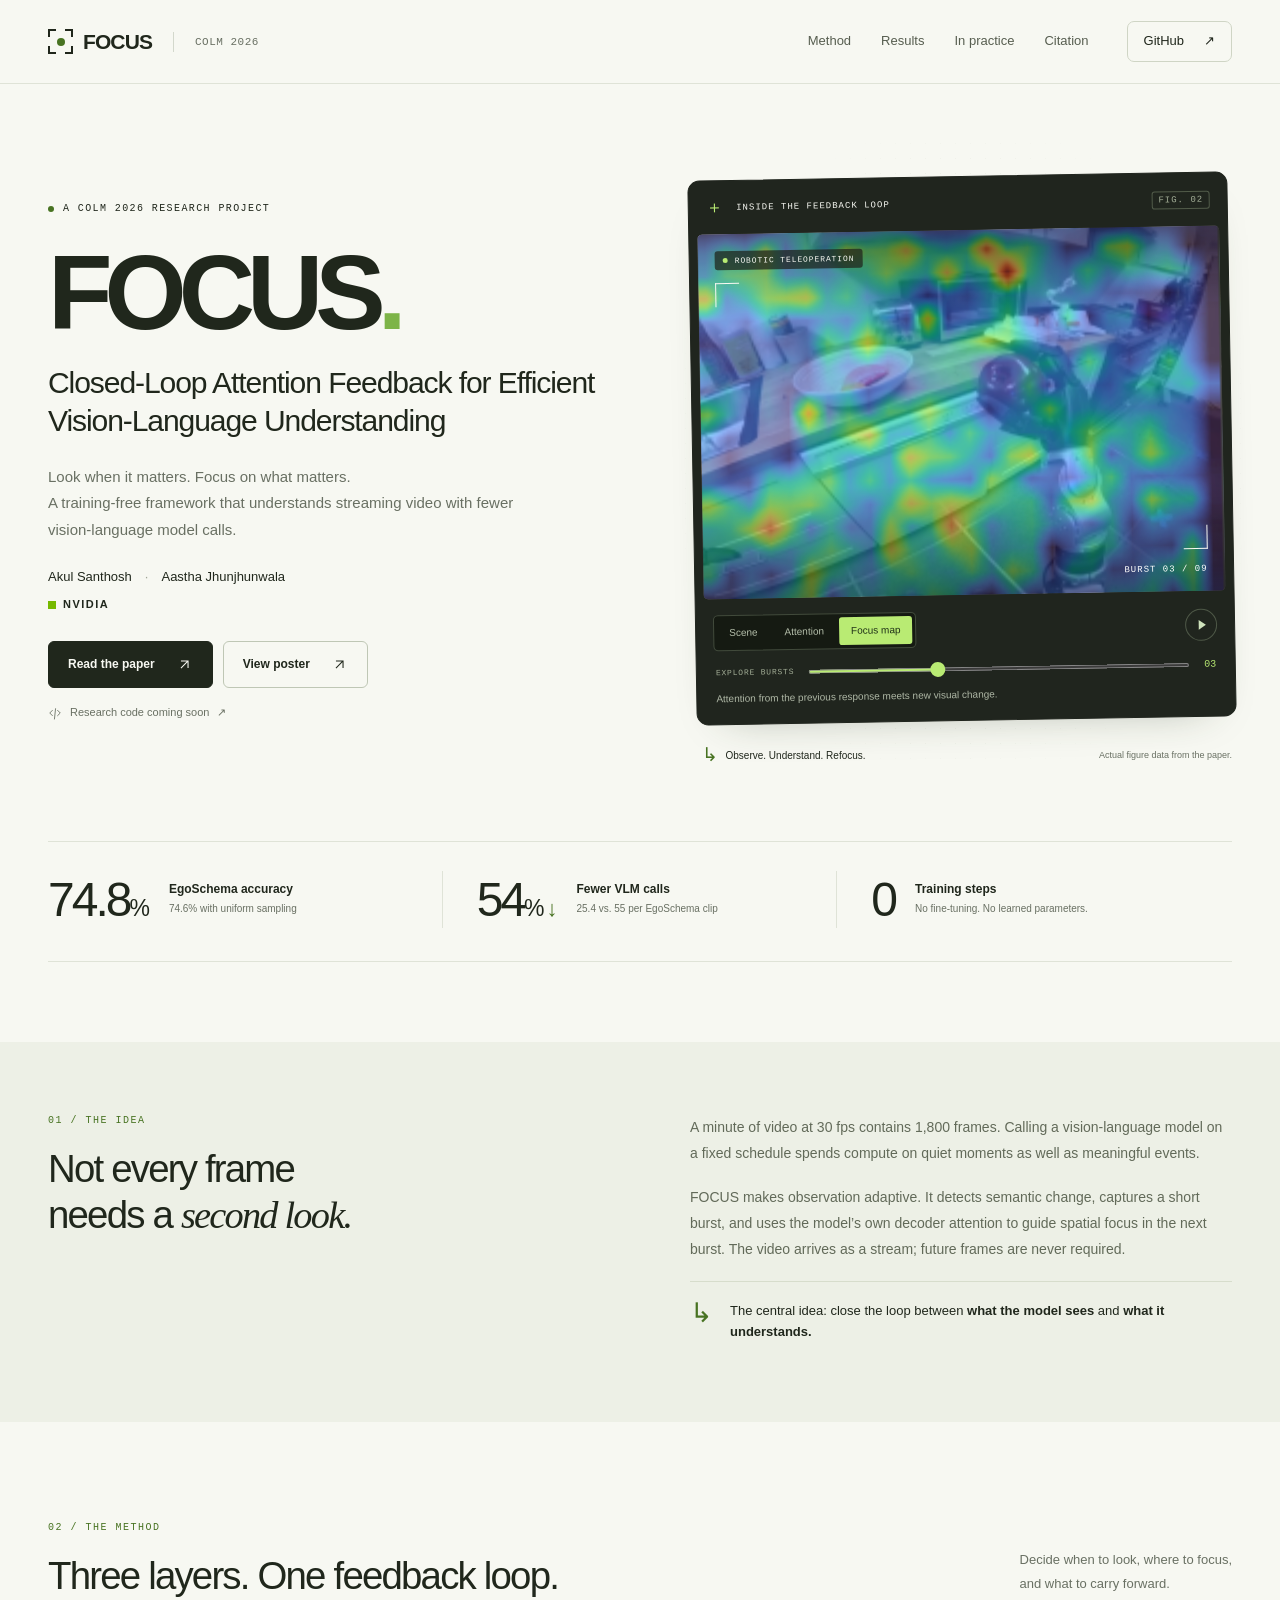
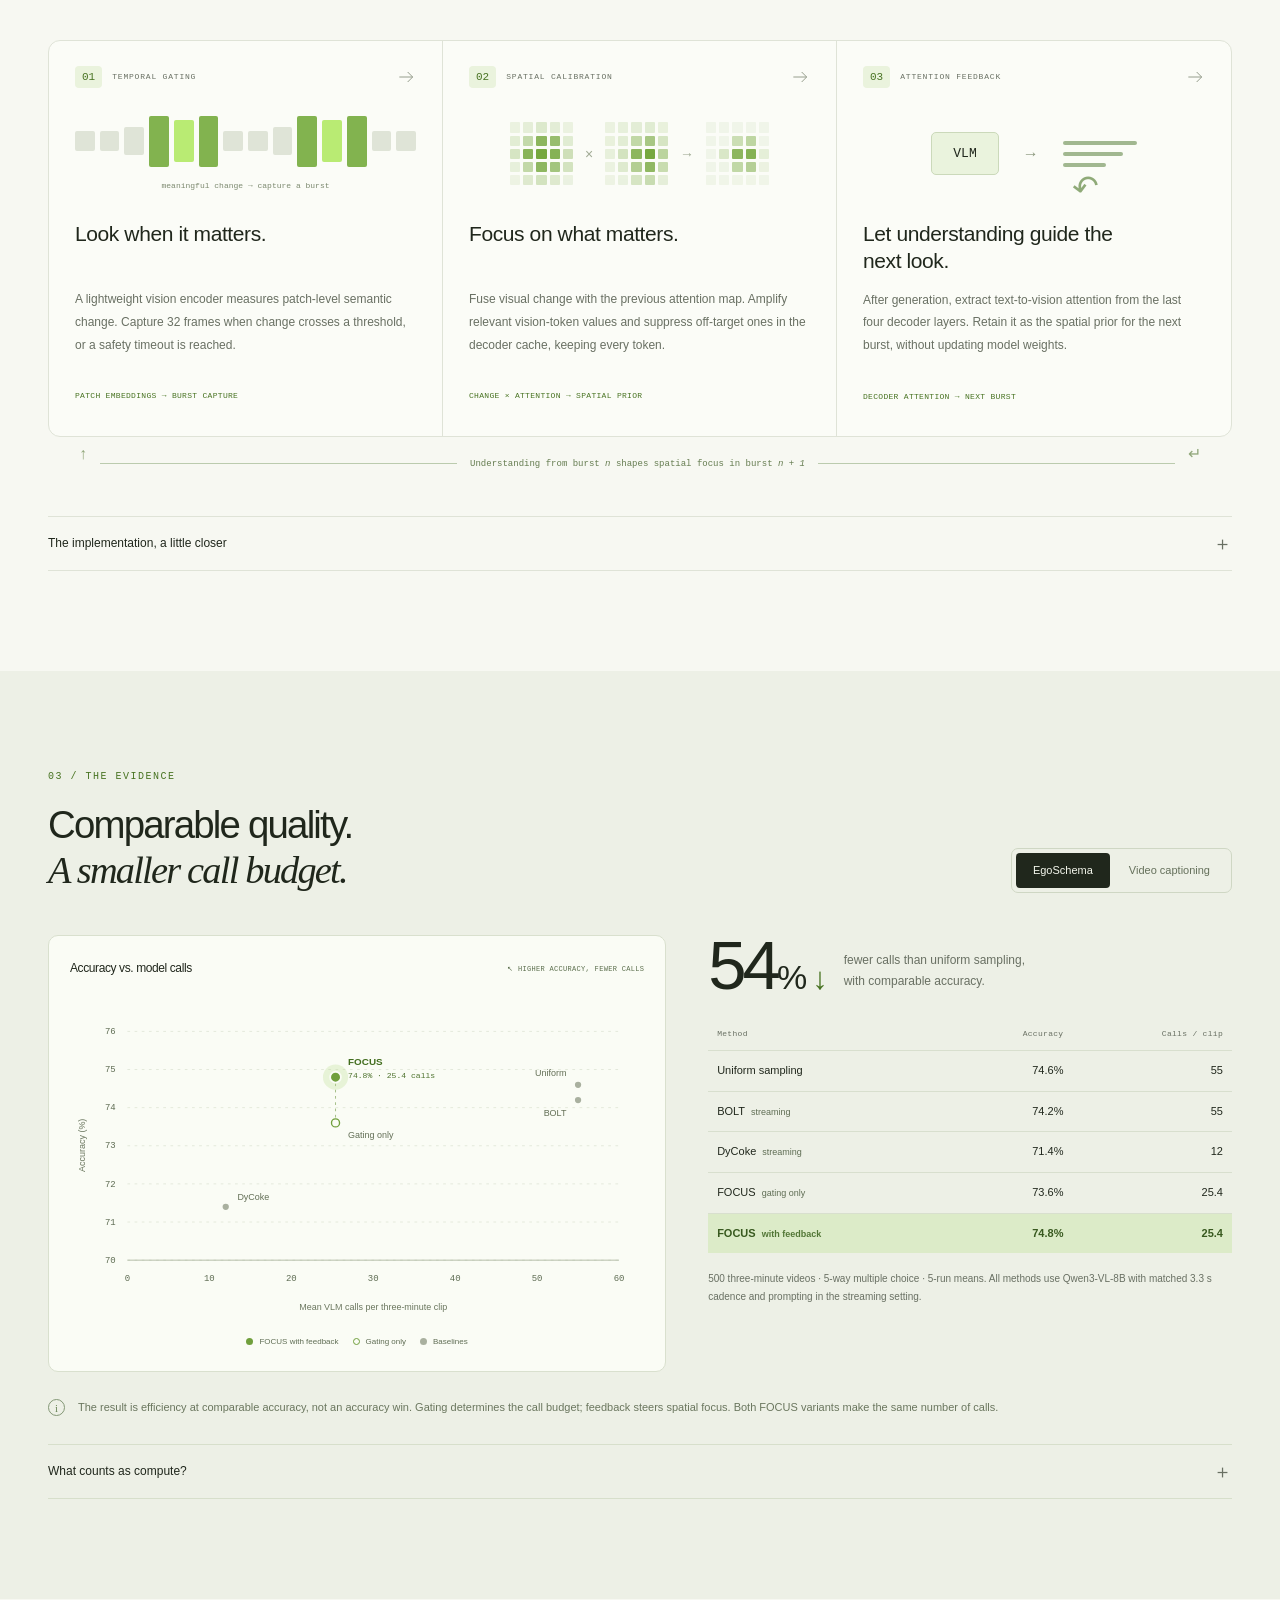
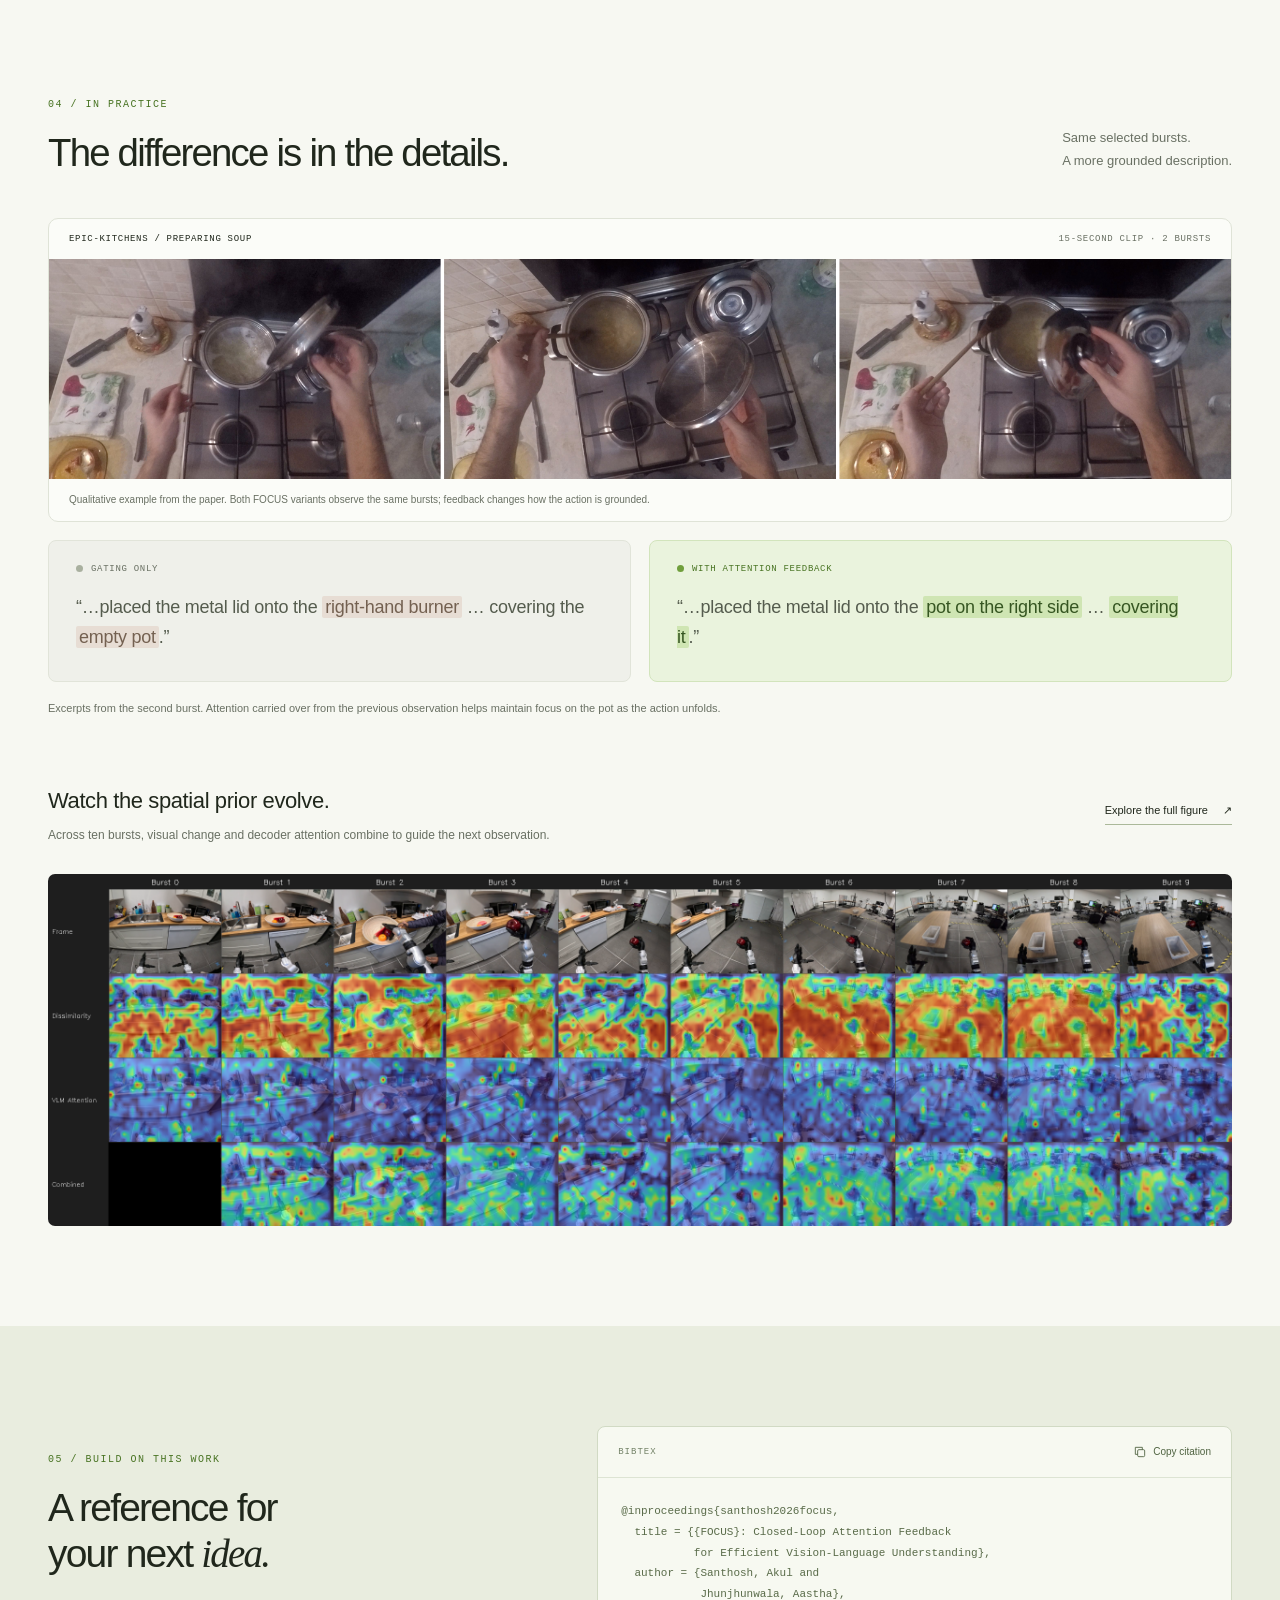
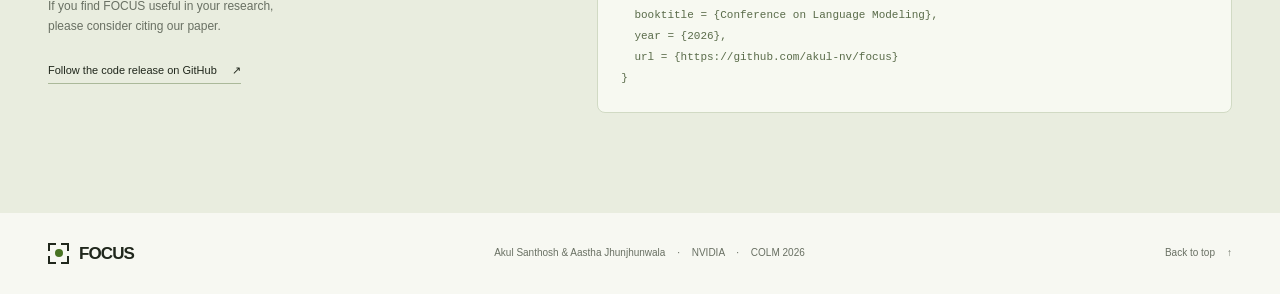
==== docs/index.html @ 2d4393be "Add FOCUS research project website" ====
<!doctype html>
<html lang="en">
<head>
  <meta charset="utf-8">
  <meta name="viewport" content="width=device-width, initial-scale=1">
  <meta name="theme-color" content="#f7f8f2">
  <meta name="description" content="FOCUS is a training-free framework that uses closed-loop attention feedback to understand streaming video with fewer vision-language model calls. COLM 2026, NVIDIA.">
  <meta property="og:title" content="FOCUS — Closed-Loop Attention Feedback">
  <meta property="og:description" content="Look when it matters. Focus on what matters. Understand streaming video with fewer VLM calls.">
  <meta property="og:type" content="website">
  <meta property="og:image" content="https://akul-nv.github.io/focus/assets/convergence.png">
  <meta property="og:url" content="https://akul-nv.github.io/focus/">
  <title>FOCUS · Efficient Vision-Language Understanding · COLM 2026</title>
  <link rel="icon" href="assets/favicon.svg" type="image/svg+xml">
  <link rel="stylesheet" href="styles.css">
  <script src="app.js" defer></script>
</head>
<body>
  <a class="skip-link" href="#main">Skip to content</a>
  <header class="site-header">
    <div class="container header-inner">
      <a class="wordmark" href="#overview" aria-label="FOCUS home"><span class="focus-mark" aria-hidden="true"><i></i></span>FOCUS<span class="wordmark-divider"></span><span class="wordmark-note">COLM 2026</span></a>
      <button class="menu-toggle" type="button" aria-expanded="false" aria-controls="main-nav">Menu <span aria-hidden="true">＋</span></button>
      <nav id="main-nav" aria-label="Main navigation">
        <a href="#method">Method</a>
        <a href="#results">Results</a>
        <a href="#in-practice">In practice</a>
        <a href="#citation">Citation</a>
        <a class="nav-repo" href="https://github.com/akul-nv/focus" target="_blank" rel="noopener noreferrer">GitHub <span aria-hidden="true">↗</span></a>
      </nav>
    </div>
  </header>

  <main id="main">
    <section class="hero container" id="overview" aria-labelledby="hero-title">
      <div class="hero-copy">
        <div class="eyebrow"><span class="status-dot"></span> A COLM 2026 RESEARCH PROJECT</div>
        <h1 id="hero-title">FOCUS<span class="title-dot">.</span></h1>
        <p class="paper-title">Closed-Loop Attention Feedback for Efficient Vision-Language Understanding</p>
        <p class="hero-description">Look when it matters. Focus on what matters.<br>A training-free framework that understands streaming video with fewer vision-language model calls.</p>
        <div class="authors"><a href="mailto:akuls@nvidia.com">Akul Santhosh</a><span aria-hidden="true">·</span><a href="mailto:aasthaj@nvidia.com">Aastha Jhunjhunwala</a></div>
        <div class="affiliation"><span class="nvidia-square" aria-hidden="true"></span>NVIDIA</div>
        <div class="hero-actions">
          <a class="button button-dark" href="assets/focus-paper.pdf" target="_blank" rel="noopener">Read the paper <svg aria-hidden="true" viewBox="0 0 24 24"><path d="M7 17 17 7M7 7h10v10"/></svg></a>
          <a class="button button-outline" href="assets/focus-poster.pdf" target="_blank" rel="noopener">View poster <svg aria-hidden="true" viewBox="0 0 24 24"><path d="M7 17 17 7M7 7h10v10"/></svg></a>
        </div>
        <a class="code-status" href="https://github.com/akul-nv/focus" target="_blank" rel="noopener noreferrer"><svg aria-hidden="true" viewBox="0 0 24 24"><path d="m8 7-5 5 5 5m8-10 5 5-5 5m-3-13-2 19"/></svg>Research code coming soon <span aria-hidden="true">↗</span></a>
      </div>

      <div class="hero-visual">
        <div class="explorer" aria-labelledby="explorer-title">
          <div class="explorer-top"><span id="explorer-title"><span class="small-cross" aria-hidden="true">＋</span> INSIDE THE FEEDBACK LOOP</span><span class="live-tag">FIG. 02</span></div>
          <div class="scene-view">
            <svg id="scene-image" class="scene-image" viewBox="852 33 240 179" preserveAspectRatio="xMidYMid slice" role="img" aria-labelledby="scene-title"><title id="scene-title">Burst 3: original frame from the robotic teleoperation sequence</title><image href="assets/convergence.png" width="2530" height="752"/></svg>
            <svg id="map-image" class="map-image" viewBox="852 574 240 178" preserveAspectRatio="xMidYMid slice" role="img" aria-labelledby="map-title"><title id="map-title">Burst 3: combined spatial focus prior</title><image href="assets/convergence.png" width="2530" height="752"/></svg>
            <div class="scene-label"><span class="status-dot"></span><span id="scene-label-text">ROBOTIC TELEOPERATION</span></div>
            <span class="burst-overlay">BURST <span id="burst-number">03</span> / 09</span>
            <span class="scene-corner top-left" aria-hidden="true"></span><span class="scene-corner bottom-right" aria-hidden="true"></span>
          </div>
          <div class="explorer-controls">
            <div class="view-switch" role="group" aria-label="Visualization layer">
              <button type="button" data-layer="frame" aria-pressed="false">Scene</button>
              <button type="button" data-layer="attention" aria-pressed="false">Attention</button>
              <button type="button" data-layer="combined" aria-pressed="true">Focus map</button>
            </div>
            <button class="play-button" type="button" id="play-bursts" aria-label="Play burst sequence" aria-pressed="false"><svg viewBox="0 0 20 20" aria-hidden="true"><path d="m7 4 9 6-9 6Z"/></svg></button>
          </div>
          <div class="burst-control"><label for="burst-slider">EXPLORE BURSTS</label><input id="burst-slider" type="range" min="0" max="9" step="1" value="3" aria-valuetext="Burst 3 of 9"><output id="burst-output" for="burst-slider">03</output></div>
          <p class="explorer-caption" id="explorer-caption">Attention from the previous response meets new visual change.</p>
        </div>
        <div class="visual-footnote"><span class="mini-loop" aria-hidden="true">↳</span> Observe. Understand. Refocus. <span>Actual figure data from the paper.</span></div>
      </div>
    </section>

    <section class="metrics container" aria-label="Research highlights">
      <div class="metric"><span class="metric-value">74.8<span>%</span></span><div><h2>EgoSchema accuracy</h2><p>74.6% with uniform sampling</p></div></div>
      <div class="metric"><span class="metric-value">54<span>%</span><span class="metric-arrow" aria-hidden="true">↓</span></span><div><h2>Fewer VLM calls</h2><p>25.4 vs. 55 per EgoSchema clip</p></div></div>
      <div class="metric"><span class="metric-value">0</span><div><h2>Training steps</h2><p>No fine-tuning. No learned parameters.</p></div></div>
    </section>

    <section class="idea-section section-pad" aria-labelledby="idea-title">
      <div class="container idea-layout">
        <div><p class="eyebrow section-index">01 / THE IDEA</p><h2 id="idea-title">Not every frame<br>needs a <span class="serif-word">second look.</span></h2></div>
        <div class="idea-copy"><p>A minute of video at 30 fps contains 1,800 frames. Calling a vision-language model on a fixed schedule spends compute on quiet moments as well as meaningful events.</p><p>FOCUS makes observation adaptive. It detects semantic change, captures a short burst, and uses the model’s own decoder attention to guide spatial focus in the next burst. The video arrives as a stream; future frames are never required.</p><div class="principle"><span aria-hidden="true">↳</span><p>The central idea: close the loop between <strong>what the model sees</strong> and <strong>what it understands.</strong></p></div></div>
      </div>
    </section>

    <section class="method-section container section-pad" id="method" aria-labelledby="method-title">
      <div class="section-heading"><div><p class="eyebrow section-index">02 / THE METHOD</p><h2 id="method-title">Three layers. One feedback loop.</h2></div><p>Decide when to look, where to focus,<br>and what to carry forward.</p></div>
      <div class="pipeline" aria-label="The three stages of FOCUS">
        <article class="pipeline-step">
          <div class="step-top"><span class="step-number">01</span><span class="step-category">TEMPORAL GATING</span><svg aria-hidden="true" viewBox="0 0 24 24"><path d="M4 12h16m-6-6 6 6-6 6"/></svg></div>
          <div class="gate-graphic" aria-hidden="true"><div class="gate-track"><i></i><i></i><i></i><i class="selected"></i><i class="selected"></i><i class="selected"></i><i></i><i></i><i></i><i class="selected"></i><i class="selected"></i><i class="selected"></i><i></i><i></i></div><span class="gate-bracket">meaningful change → capture a burst</span></div>
          <h3>Look when it matters.</h3><p>A lightweight vision encoder measures patch-level semantic change. Capture 32 frames when change crosses a threshold, or a safety timeout is reached.</p><span class="step-detail">PATCH EMBEDDINGS → BURST CAPTURE</span>
        </article>
        <article class="pipeline-step">
          <div class="step-top"><span class="step-number">02</span><span class="step-category">SPATIAL CALIBRATION</span><svg aria-hidden="true" viewBox="0 0 24 24"><path d="M4 12h16m-6-6 6 6-6 6"/></svg></div>
          <div class="spatial-graphic" aria-hidden="true"><div class="patch-grid" id="change-grid"></div><span>×</span><div class="patch-grid" id="attention-grid"></div><span>→</span><div class="patch-grid" id="focus-grid"></div></div>
          <h3>Focus on what matters.</h3><p>Fuse visual change with the previous attention map. Amplify relevant vision-token values and suppress off-target ones in the decoder cache, keeping every token.</p><span class="step-detail">CHANGE × ATTENTION → SPATIAL PRIOR</span>
        </article>
        <article class="pipeline-step">
          <div class="step-top"><span class="step-number">03</span><span class="step-category">ATTENTION FEEDBACK</span><svg aria-hidden="true" viewBox="0 0 24 24"><path d="M4 12h16m-6-6 6 6-6 6"/></svg></div>
          <div class="feedback-graphic" aria-hidden="true"><span class="model-block">VLM</span><span class="feedback-flow">→</span><div class="response-lines"><i></i><i></i><i></i></div><span class="feedback-return">↶</span></div>
          <h3>Let understanding guide the next look.</h3><p>After generation, extract text-to-vision attention from the last four decoder layers. Retain it as the spatial prior for the next burst, without updating model weights.</p><span class="step-detail">DECODER ATTENTION → NEXT BURST</span>
        </article>
      </div>
      <div class="feedback-rail"><span aria-hidden="true">↑</span><div></div><p>Understanding from burst <i>n</i> shapes spatial focus in burst <i>n + 1</i></p><div></div><span aria-hidden="true">↵</span></div>
      <details class="technical-details"><summary>The implementation, a little closer <span aria-hidden="true">＋</span></summary><div class="details-grid"><p><strong>Two compatible models.</strong> The Qwen2-VL-2B-Instruct vision encoder handles gating; Qwen3-VL-8B-Instruct generates responses. They share a model family, not weights.</p><p><strong>A spatial intervention.</strong> Calibration scales value-cache entries during decoding. It leaves keys and queries untouched and removes no tokens. The first burst runs without calibration to establish context.</p><p><strong>One fixed configuration.</strong> The reported experiments use τ = 0.4, 32-frame bursts, amplification α = 1.05, suppression β = 0.04, greedy decoding, and a 100-token cap.</p></div></details>
    </section>

    <section class="results-section section-pad" id="results" aria-labelledby="results-title">
      <div class="container">
        <div class="section-heading"><div><p class="eyebrow section-index">03 / THE EVIDENCE</p><h2 id="results-title">Comparable quality.<br><span class="serif-word">A smaller call budget.</span></h2></div><div class="benchmark-tabs" role="tablist" aria-label="Benchmark"><button type="button" id="tab-egoschema" role="tab" aria-selected="true" aria-controls="panel-egoschema" data-benchmark="egoschema">EgoSchema</button><button type="button" id="tab-captioning" role="tab" aria-selected="false" aria-controls="panel-captioning" tabindex="-1" data-benchmark="captioning">Video captioning</button></div></div>
        <div class="results-layout">
          <div class="chart-card"><div class="chart-heading"><h3 id="chart-heading">Accuracy vs. model calls</h3><span class="chart-direction" id="chart-direction">↖ HIGHER ACCURACY, FEWER CALLS</span></div><svg id="results-chart" viewBox="0 0 640 360" role="img" aria-labelledby="chart-title chart-description"><title id="chart-title">EgoSchema accuracy and VLM calls</title><desc id="chart-description">FOCUS with feedback: 74.8% accuracy at 25.4 calls. Uniform: 74.6% at 55 calls. BOLT: 74.2% at 55 calls. Gating only: 73.6% at 25.4 calls. DyCoke: 71.4% at 12 calls. Exact values are also in the results table.</desc></svg><div class="chart-legend"><span><i class="legend-dot focus-dot"></i>FOCUS with feedback</span><span><i class="legend-dot gating-dot"></i>Gating only</span><span><i class="legend-dot baseline-dot"></i>Baselines</span></div><noscript><p class="noscript-chart">Exact benchmark results are available in the table alongside this chart.</p></noscript></div>
          <div class="benchmark-panel" id="panel-egoschema" role="tabpanel" aria-labelledby="tab-egoschema" tabindex="0">
            <div class="result-callout"><span>54<span>%</span><span class="callout-arrow" aria-hidden="true">↓</span></span><p>fewer calls than uniform sampling,<br>with comparable accuracy.</p></div>
            <div class="table-scroll"><table><caption class="sr-only">EgoSchema results on the 500-video subset</caption><thead><tr><th scope="col">Method</th><th scope="col">Accuracy</th><th scope="col">Calls / clip</th></tr></thead><tbody><tr><th scope="row">Uniform sampling</th><td>74.6%</td><td>55</td></tr><tr><th scope="row">BOLT <span class="table-note">streaming</span></th><td>74.2%</td><td>55</td></tr><tr><th scope="row">DyCoke <span class="table-note">streaming</span></th><td>71.4%</td><td>12</td></tr><tr><th scope="row">FOCUS <span class="table-note">gating only</span></th><td>73.6%</td><td>25.4</td></tr><tr class="focus-row"><th scope="row">FOCUS <span class="table-note">with feedback</span></th><td>74.8%</td><td>25.4</td></tr></tbody></table></div>
            <p class="benchmark-note">500 three-minute videos · 5-way multiple choice · 5-run means. All methods use Qwen3-VL-8B with matched 3.3 s cadence and prompting in the streaming setting.</p>
          </div>
          <div class="benchmark-panel" id="panel-captioning" role="tabpanel" aria-labelledby="tab-captioning" tabindex="0" hidden>
            <div class="result-callout"><span>57<span>%</span><span class="callout-arrow" aria-hidden="true">↓</span></span><p>fewer calls than uniform sampling,<br>at comparable captioning quality.</p></div>
            <div class="table-scroll"><table><caption class="sr-only">Captioning results on 25 egocentric videos</caption><thead><tr><th scope="col">Method</th><th scope="col">Quality / 5</th><th scope="col">Total calls</th></tr></thead><tbody><tr><th scope="row">Uniform sampling</th><td>3.81</td><td>516</td></tr><tr><th scope="row">BOLT</th><td>3.91</td><td>263</td></tr><tr><th scope="row">DyCoke</th><td>3.81</td><td>263</td></tr><tr><th scope="row">FOCUS <span class="table-note">gating only</span></th><td>3.89</td><td>222</td></tr><tr class="focus-row"><th scope="row">FOCUS <span class="table-note">with feedback</span></th><td>3.92</td><td>222</td></tr></tbody></table></div>
            <p class="benchmark-note">25 videos · GPT-5.2 quality ratings (1–5) · shared Qwen3-VL-8B backbone. Decoding settings differ across methods. FOCUS vs. BOLT quality: paired Wilcoxon p = .895.</p>
          </div>
        </div>
        <div class="results-context"><span class="context-mark" aria-hidden="true">i</span><p id="results-context">The result is efficiency at comparable accuracy, not an accuracy win. Gating determines the call budget; feedback steers spatial focus. Both FOCUS variants make the same number of calls.</p></div>
        <details class="technical-details cost-details"><summary>What counts as compute? <span aria-hidden="true">＋</span></summary><div class="details-grid"><p><strong>Calls and runtime are different.</strong> Call counts measure VLM invocations. Every arriving frame still passes through the gating encoder, at a reported cost of about 34 ms per frame.</p><p><strong>VLM-only vs. end-to-end.</strong> On captioning, FOCUS has a VLM compute ratio of 0.59. Including the gating encoder, the serialized end-to-end ratio is 1.36. These ratios are inference seconds divided by video duration.</p><p><strong>Limits of the evidence.</strong> Captioning is a small, LLM-judged study. Subtle events can fall below the gating threshold, and encoder cost can become the throughput bottleneck. See the paper for the full protocol and limitations.</p></div></details>
      </div>
    </section>

    <section class="practice-section container section-pad" id="in-practice" aria-labelledby="practice-title">
      <div class="section-heading"><div><p class="eyebrow section-index">04 / IN PRACTICE</p><h2 id="practice-title">The difference is in the details.</h2></div><p>Same selected bursts.<br>A more grounded description.</p></div>
      <figure class="example-figure"><div class="example-topline"><span>EPIC-KITCHENS / PREPARING SOUP</span><span>15-SECOND CLIP · 2 BURSTS</span></div><img src="assets/soup-frames.png" width="1932" height="360" loading="lazy" alt="Three egocentric frames show a person lifting a saucepan lid, stirring soup, and placing the lid over the pot on the right."><figcaption>Qualitative example from the paper. Both FOCUS variants observe the same bursts; feedback changes how the action is grounded.</figcaption></figure>
      <div class="caption-comparison"><div class="caption-card"><p class="caption-label"><span class="legend-dot baseline-dot"></span> GATING ONLY</p><blockquote>“…placed the metal lid onto the <mark class="error-mark">right-hand burner</mark> … covering the <mark class="error-mark">empty pot</mark>.”</blockquote></div><div class="caption-card caption-card-focus"><p class="caption-label"><span class="legend-dot focus-dot"></span> WITH ATTENTION FEEDBACK</p><blockquote>“…placed the metal lid onto the <mark>pot on the right side</mark> … <mark>covering it</mark>.”</blockquote></div></div>
      <p class="example-note">Excerpts from the second burst. Attention carried over from the previous observation helps maintain focus on the pot as the action unfolds.</p>
      <div class="full-figure"><div><h3>Watch the spatial prior evolve.</h3><p>Across ten bursts, visual change and decoder attention combine to guide the next observation.</p></div><a class="text-link" href="assets/convergence.png" target="_blank" rel="noopener">Explore the full figure <span aria-hidden="true">↗</span></a><a class="convergence-link" href="assets/convergence.png" target="_blank" rel="noopener" aria-label="Open full-size spatial prior evolution figure"><img src="assets/convergence.png" width="2530" height="752" loading="lazy" alt="Spatial prior evolution over bursts 0 to 9. Four rows show original robotic teleoperation frames, patch dissimilarity, decoder attention, and combined focus maps. Burst 0 has no combined prior."></a></div>
    </section>

    <section class="citation-section section-pad" id="citation" aria-labelledby="citation-title"><div class="container citation-layout"><div><p class="eyebrow section-index">05 / BUILD ON THIS WORK</p><h2 id="citation-title">A reference for<br>your next <span class="serif-word">idea.</span></h2><p>If you find FOCUS useful in your research,<br>please consider citing our paper.</p><a class="text-link" href="https://github.com/akul-nv/focus" target="_blank" rel="noopener noreferrer">Follow the code release on GitHub <span aria-hidden="true">↗</span></a></div><div class="citation-card"><div class="citation-top"><span>BIBTEX</span><button type="button" id="copy-citation" aria-describedby="copy-status"><svg aria-hidden="true" viewBox="0 0 24 24"><rect x="8" y="8" width="12" height="12" rx="2"/><path d="M16 8V4H4v12h4"/></svg><span>Copy citation</span></button></div><pre><code id="bibtex">@inproceedings{santhosh2026focus,
  title = {{FOCUS}: Closed-Loop Attention Feedback
           for Efficient Vision-Language Understanding},
  author = {Santhosh, Akul and
            Jhunjhunwala, Aastha},
  booktitle = {Conference on Language Modeling},
  year = {2026},
  url = {https://github.com/akul-nv/focus}
}</code></pre><p id="copy-status" role="status" aria-live="polite"></p></div></div></section>
  </main>

  <footer class="container site-footer"><a class="wordmark" href="#overview"><span class="focus-mark" aria-hidden="true"><i></i></span>FOCUS</a><p>Akul Santhosh &amp; Aastha Jhunjhunwala <span>·</span> NVIDIA <span>·</span> COLM 2026</p><a href="#overview" class="back-top">Back to top <span aria-hidden="true">↑</span></a></footer>
</body>
</html>
---- docs/styles.css ----
:root {
  --paper: #f7f8f2;
  --white: #fff;
  --ink: #20271c;
  --muted: #697063;
  --line: #dfe3d7;
  --green: #b9eb73;
  --green-deep: #487322;
  --soft-green: #eaf3dd;
  --mono: "SFMono-Regular",Consolas,"Liberation Mono",monospace;
  --radius: 12px
}

* {
  box-sizing: border-box
}

html {
  scroll-behavior: smooth;
  scroll-padding-top: 95px
}

body {
  margin: 0;
  background: var(--paper);
  color: var(--ink);
  font-family: Arial,Helvetica,sans-serif;
  font-size: 16px;
  line-height: 1.6;
  -webkit-font-smoothing: antialiased
}

button,input {
  font: inherit
}

button,a,input {
  -webkit-tap-highlight-color: transparent
}

button {
  cursor: pointer
}

a {
  color: inherit;
  text-decoration: none
}

button {
  color: inherit
}

img,svg {
  max-width: 100%
}

button:focus-visible,a:focus-visible,input:focus-visible,summary:focus-visible,[tabindex]:focus-visible {
  outline: 3px solid var(--green-deep);
  outline-offset: 5px
}

::selection {
  background: var(--green);
  color: var(--ink)
}

[hidden] {
  display: none!important
}

.container {
  width: min(1240px,calc(100% - 96px));
  margin-inline: auto
}

.section-pad {
  padding-block: 100px
}

.sr-only {
  position: absolute;
  width: 1px;
  height: 1px;
  padding: 0;
  margin: -1px;
  overflow: hidden;
  clip: rect(0,0,0,0);
  white-space: nowrap;
  border: 0
}

.skip-link {
  position: fixed;
  top: -100px;
  left: 20px;
  z-index: 100;
  background: var(--ink);
  color: white;
  padding: 12px 20px
}

.skip-link:focus {
  top: 10px
}

.site-header {
  position: sticky;
  top: 0;
  z-index: 30;
  background: rgba(247,248,242,.94);
  backdrop-filter: blur(16px);
  border-bottom: 1px solid var(--line)
}

.header-inner {
  height: 83px;
  display: flex;
  justify-content: space-between;
  align-items: center;
  gap: 20px
}

.wordmark {
  display: inline-flex;
  align-items: center;
  gap: 10px;
  font-size: 21px;
  font-weight: 800;
  letter-spacing: -.9px;
  line-height: 1
}

.focus-mark {
  position: relative;
  display: inline-grid;
  place-items: center;
  width: 25px;
  height: 25px;
  background: linear-gradient(var(--ink),var(--ink)) left top/8px 2px no-repeat,linear-gradient(var(--ink),var(--ink)) left top/2px 8px no-repeat,linear-gradient(var(--ink),var(--ink)) right top/8px 2px no-repeat,linear-gradient(var(--ink),var(--ink)) right top/2px 8px no-repeat,linear-gradient(var(--ink),var(--ink)) left bottom/8px 2px no-repeat,linear-gradient(var(--ink),var(--ink)) left bottom/2px 8px no-repeat,linear-gradient(var(--ink),var(--ink)) right bottom/8px 2px no-repeat,linear-gradient(var(--ink),var(--ink)) right bottom/2px 8px no-repeat
}

.focus-mark i {
  height: 8px;
  width: 8px;
  background: var(--green-deep);
  border-radius: 50%
}

.wordmark-divider {
  height: 20px;
  width: 1px;
  background: #d3d8cc;
  margin-inline: 11px
}

.wordmark-note {
  font: 11px var(--mono);
  letter-spacing: .5px;
  color: var(--muted)
}

nav {
  display: flex;
  align-items: center;
  gap: 30px
}

nav a {
  font-size: 13px;
  color: #575e50;
  transition: color .2s
}

nav a:hover {
  color: var(--green-deep)
}

nav .nav-repo {
  display: flex;
  gap: 20px;
  margin-left: 8px;
  padding: 9px 16px;
  border: 1px solid #cfd5c5;
  border-radius: 7px;
  color: var(--ink)
}

.menu-toggle {
  display: none
}

.eyebrow {
  display: flex;
  align-items: center;
  gap: 9px;
  font: 10px var(--mono);
  letter-spacing: 1.5px
}

.status-dot {
  flex-shrink: 0;
  display: inline-block;
  width: 6px;
  height: 6px;
  border-radius: 50%;
  background: var(--green-deep)
}

.hero {
  display: grid;
  grid-template-columns: 1.05fr 1fr;
  gap: 76px;
  align-items: center;
  padding-top: 76px;
  padding-bottom: 70px
}

.hero-copy>.eyebrow {
  font-size: 10px;
  letter-spacing: 1.4px
}

.hero h1 {
  font-size: clamp(80px,8.25vw,119px);
  line-height: 1.07;
  font-weight: 750;
  letter-spacing: -8px;
  margin: 22px 0 15px
}

.title-dot {
  color: #7db448
}

.paper-title {
  font-size: clamp(23px,2.35vw,32px);
  font-weight: 500;
  line-height: 1.25;
  letter-spacing: -1.1px;
  margin: 0;
  max-width: 550px
}

.hero-description {
  font-size: 15px;
  line-height: 1.75;
  color: var(--muted);
  max-width: 470px;
  margin: 25px 0 24px
}

.authors {
  display: flex;
  gap: 13px;
  align-items: center;
  font-size: 13px
}

.authors a {
  border-bottom: 1px solid transparent
}

.authors a:hover {
  border-color: var(--green-deep)
}

.authors>span {
  color: #a0a697
}

.affiliation {
  display: flex;
  align-items: center;
  gap: 7px;
  font-size: 11px;
  font-weight: 700;
  letter-spacing: 1.5px;
  margin-top: 7px
}

.nvidia-square {
  display: inline-block;
  width: 8px;
  height: 8px;
  background: #76b900
}

.hero-actions {
  display: flex;
  gap: 10px;
  margin-top: 28px
}

.button {
  display: inline-flex;
  align-items: center;
  justify-content: center;
  gap: 21px;
  min-height: 47px;
  padding: 10px 19px;
  border-radius: 6px;
  font-size: 12px;
  font-weight: 600;
  transition: background .2s,transform .2s
}

.button:hover {
  transform: translateY(-2px)
}

.button svg {
  width: 17px;
  height: 17px;
  fill: none;
  stroke: currentColor;
  stroke-width: 1.5
}

.button-dark {
  background: var(--ink);
  color: var(--paper);
  border: 1px solid var(--ink)
}

.button-dark:hover {
  background: #38472c
}

.button-outline {
  border: 1px solid #bfc7b5
}

.button-outline:hover {
  background: var(--soft-green)
}

.code-status {
  display: inline-flex;
  align-items: center;
  gap: 8px;
  font-size: 11px;
  color: var(--muted);
  margin-top: 16px
}

.code-status svg {
  height: 14px;
  width: 14px;
  fill: none;
  stroke: currentColor;
  stroke-width: 1.5
}

.code-status:hover {
  color: var(--green-deep)
}

.hero-visual {
  position: relative;
  padding-top: 16px
}

.hero-visual:before {
  content: "";
  position: absolute;
  inset: -24px -28px 0;
  background-image: radial-gradient(#c5ccb8 .8px,transparent .8px);
  background-size: 15px 15px;
  opacity: .55;
  z-index: -1;
  mask-image: radial-gradient(ellipse,black 40%,transparent 75%)
}

.explorer {
  overflow: hidden;
  background: #20251e;
  border: 1px solid #20251e;
  border-radius: var(--radius);
  color: var(--paper);
  box-shadow: 0 18px 45px -30px #27391e66;
  transform: rotate(-1deg)
}

.explorer-top {
  display: flex;
  align-items: center;
  justify-content: space-between;
  gap: 10px;
  padding: 15px 17px;
  font: 9px var(--mono);
  letter-spacing: 1px
}

.small-cross {
  color: var(--green);
  font-size: 17px;
  vertical-align: middle;
  margin-right: 6px
}

.live-tag {
  font-size: 9px;
  color: #a2ad96;
  border: 1px solid #515b49;
  padding: 3px 6px;
  border-radius: 3px
}

.scene-view {
  position: relative;
  aspect-ratio: 1.43;
  background: #272b24;
  overflow: hidden;
  margin-inline: 8px;
  border-radius: 5px
}

.scene-image,.map-image {
  position: absolute;
  inset: 0;
  width: 100%;
  height: 100%;
  max-width: none;
  object-fit: cover
}

.map-image {
  opacity: .86;
  transition: opacity .25s
}

.scene-view:after {
  content: "";
  position: absolute;
  inset: 0;
  pointer-events: none;
  background: linear-gradient(180deg,#0005,transparent 23%,transparent 70%,#0006)
}

.scene-label {
  position: absolute;
  top: 17px;
  left: 17px;
  display: flex;
  gap: 7px;
  align-items: center;
  background: #20251ebd;
  padding: 5px 8px;
  border-radius: 3px;
  font: 8px var(--mono);
  letter-spacing: .9px;
  z-index: 2
}

.scene-label .status-dot {
  background: var(--green);
  width: 5px;
  height: 5px
}

.burst-overlay {
  position: absolute;
  bottom: 17px;
  right: 18px;
  font: 9px var(--mono);
  letter-spacing: 1px;
  color: #fff;
  z-index: 2
}

.scene-corner {
  position: absolute;
  width: 24px;
  height: 24px;
  border-color: #d4ff9cd9;
  z-index: 2
}

.top-left {
  top: 49px;
  left: 17px;
  border-left: 1px solid;
  border-top: 1px solid
}

.bottom-right {
  bottom: 42px;
  right: 17px;
  border-bottom: 1px solid;
  border-right: 1px solid
}

.explorer-controls {
  display: flex;
  align-items: center;
  justify-content: space-between;
  gap: 6px;
  padding: 16px 17px 10px
}

.view-switch {
  display: flex;
  gap: 3px;
  background: #151a12;
  border: 1px solid #414a3b;
  border-radius: 5px;
  padding: 3px
}

.view-switch button {
  background: transparent;
  border: 0;
  border-radius: 3px;
  color: #b4beaa;
  font-size: 10px;
  padding: 6px 12px;
  white-space: nowrap
}

.view-switch button[aria-pressed=true] {
  background: var(--green);
  color: #203218
}

.view-switch button:hover:not([aria-pressed=true]) {
  background: #303a29
}

.play-button {
  display: flex;
  align-items: center;
  justify-content: center;
  background: transparent;
  border: 1px solid #4e5847;
  color: #cfe3bc;
  border-radius: 50%;
  width: 32px;
  height: 32px;
  flex-shrink: 0
}

.play-button svg {
  width: 16px;
  height: 16px;
  fill: currentColor
}

.play-button:hover {
  background: #3a4b2b
}

.burst-control {
  display: flex;
  align-items: center;
  gap: 12px;
  padding: 6px 19px 10px
}

.burst-control label {
  font: 8px var(--mono);
  color: #a2ad96;
  letter-spacing: .8px;
  white-space: nowrap
}

.burst-control input {
  width: 100%;
  min-width: 0;
  accent-color: var(--green);
  height: 4px;
  cursor: pointer
}

.burst-control output {
  font: 10px var(--mono);
  color: var(--green)
}

.explorer-caption {
  font-size: 10px;
  line-height: 1.5;
  color: #aeb7a5;
  margin: 3px 19px 18px;
  min-height: 15px
}

.visual-footnote {
  display: flex;
  align-items: center;
  flex-wrap: wrap;
  gap: 8px;
  font-size: 10px;
  margin-top: 19px;
  padding-left: 10px;
  color: var(--ink)
}

.visual-footnote>span:last-child {
  margin-left: auto;
  color: var(--muted);
  font-size: 9px
}

.mini-loop {
  font-size: 19px;
  color: var(--green-deep)
}

.metrics {
  display: grid;
  grid-template-columns: repeat(3,1fr);
  padding-block: 29px 33px;
  border-top: 1px solid var(--line);
  border-bottom: 1px solid var(--line);
  margin-bottom: 80px
}

.metric {
  display: flex;
  align-items: center;
  gap: 20px;
  padding-inline: 34px;
  border-right: 1px solid var(--line)
}

.metric:first-child {
  padding-left: 0
}

.metric:last-child {
  padding-right: 0;
  border: 0
}

.metric-value {
  font-size: 48px;
  letter-spacing: -3px;
  line-height: 1.2;
  white-space: nowrap
}

.metric-value>span {
  font-size: 23px;
  letter-spacing: -1px
}

.metric-value>.metric-arrow {
  font-size: 22px;
  margin-left: 3px;
  color: var(--green-deep)
}

.metric h2 {
  font-size: 12px;
  font-weight: 600;
  margin: 0 0 4px;
  letter-spacing: 0
}

.metric p {
  font-size: 10px;
  color: var(--muted);
  margin: 0;
  line-height: 1.6
}

.idea-section {
  background: #edf0e6;
  padding-block: 73px 79px
}

.idea-layout {
  display: grid;
  grid-template-columns: 1fr 1fr;
  gap: 100px
}

.section-index {
  color: var(--green-deep);
  font-size: 10px;
  margin: 0 0 20px
}

h2 {
  font-size: clamp(29px,3vw,41px);
  line-height: 1.18;
  letter-spacing: -1.8px;
  font-weight: 500;
  margin: 0
}

h3 {
  font-weight: 500;
  letter-spacing: -.4px
}

.serif-word {
  font-family: Georgia,"Times New Roman",serif;
  font-style: italic;
  font-weight: 400
}

.idea-copy>p {
  font-size: 14px;
  line-height: 1.85;
  color: #626a59;
  margin: 0 0 18px
}

.principle {
  display: flex;
  align-items: flex-start;
  gap: 17px;
  border-top: 1px solid #d7ddcc;
  padding-top: 18px
}

.principle>span {
  font-size: 27px;
  color: var(--green-deep);
  line-height: 1
}

.principle p {
  font-size: 13px;
  line-height: 1.65;
  margin: 0
}

.principle strong {
  font-weight: 600
}

.section-heading {
  display: flex;
  align-items: flex-end;
  justify-content: space-between;
  gap: 35px;
  margin-bottom: 42px
}

.section-heading>p {
  font-size: 13px;
  line-height: 1.8;
  color: var(--muted);
  margin: 0 0 3px
}

.pipeline {
  display: grid;
  grid-template-columns: repeat(3,1fr);
  border: 1px solid var(--line);
  border-radius: var(--radius);
  background: #fbfcf7;
  overflow: hidden
}

.pipeline-step {
  min-width: 0;
  padding: 25px 26px 29px;
  border-right: 1px solid var(--line)
}

.pipeline-step:last-child {
  border-right: 0
}

.step-top {
  display: flex;
  align-items: center;
  gap: 10px
}

.step-number {
  font: 11px var(--mono);
  color: var(--green-deep);
  background: var(--soft-green);
  padding: 5px 7px;
  border-radius: 4px
}

.step-category {
  font: 8px var(--mono);
  letter-spacing: .8px;
  color: var(--muted)
}

.step-top svg {
  height: 20px;
  width: 20px;
  fill: none;
  stroke: #969e8d;
  stroke-width: 1.2;
  margin-left: auto
}

.pipeline-step h3 {
  font-size: 21px;
  line-height: 1.3;
  margin: 0 0 14px;
  min-height: 54px;
  max-width: 270px
}

.pipeline-step>p {
  color: var(--muted);
  font-size: 12px;
  line-height: 1.9;
  margin: 0 0 24px
}

.step-detail {
  font: 8px var(--mono);
  letter-spacing: .3px;
  color: var(--green-deep)
}

.gate-graphic,.spatial-graphic,.feedback-graphic {
  height: 132px;
  display: flex;
  align-items: center;
  justify-content: center
}

.gate-graphic {
  flex-direction: column;
  gap: 16px
}

.gate-track {
  display: flex;
  gap: 5px;
  align-items: center;
  width: 100%;
  height: 48px
}

.gate-track i {
  width: 100%;
  height: 20px;
  background: #dfe4d7;
  border-radius: 2px
}

.gate-track i:nth-child(3n) {
  height: 28px
}

.gate-track i.selected {
  background: var(--green);
  height: 42px
}

.gate-track i.selected:nth-child(2n) {
  height: 51px;
  background: #82b34f
}

.gate-bracket {
  font: 8px var(--mono);
  color: #7b886e
}

.spatial-graphic {
  gap: 12px
}

.spatial-graphic>span {
  color: #a0aa94;
  font-size: 14px
}

.patch-grid {
  display: grid;
  grid-template-columns: repeat(5,1fr);
  gap: 3px;
  width: 63px;
  height: 63px;
  flex-shrink: 0
}

.patch-grid i {
  display: block;
  border-radius: 1px;
  background: #76a83e;
  opacity: var(--strength,.2)
}

.feedback-graphic {
  position: relative;
  gap: 24px
}

.model-block {
  font: 13px var(--mono);
  padding: 13px 21px;
  background: var(--soft-green);
  border: 1px solid #cbd9ba;
  border-radius: 5px
}

.feedback-flow {
  color: #8b987d
}

.response-lines {
  display: flex;
  flex-direction: column;
  gap: 7px;
  width: 74px
}

.response-lines i {
  height: 4px;
  background: #a1b790;
  border-radius: 3px
}

.response-lines i:nth-child(2) {
  width: 82%
}

.response-lines i:last-child {
  width: 58%
}

.feedback-return {
  position: absolute;
  bottom: 7px;
  right: 31%;
  font-size: 32px;
  color: #8faa78;
  transform: rotate(-8deg)
}

.feedback-rail {
  display: flex;
  align-items: center;
  gap: 13px;
  margin: 9px 31px 34px;
  color: #91a77b
}

.feedback-rail div {
  height: 1px;
  flex: 1;
  background: #bbcbae
}

.feedback-rail p {
  font: 9px var(--mono);
  margin: 13px 0;
  color: #657c50;
  text-align: center
}

.feedback-rail>span {
  align-self: flex-start;
  line-height: 1
}

.technical-details {
  border-top: 1px solid var(--line);
  border-bottom: 1px solid var(--line)
}

.technical-details summary {
  list-style: none;
  display: flex;
  align-items: center;
  justify-content: space-between;
  font-size: 12px;
  padding: 17px 0;
  cursor: pointer
}

.technical-details summary::-webkit-details-marker {
  display: none
}

.technical-details summary>span {
  font-size: 19px;
  color: var(--muted);
  line-height: 1
}

.technical-details[open] summary>span {
  transform: rotate(45deg)
}

.details-grid {
  display: grid;
  grid-template-columns: repeat(3,1fr);
  gap: 32px;
  padding: 2px 0 22px
}

.details-grid p {
  font-size: 12px;
  line-height: 1.85;
  color: var(--muted);
  margin: 0
}

.details-grid strong {
  color: var(--ink);
  font-weight: 600
}

.results-section {
  background: #edf0e6
}

.benchmark-tabs {
  display: flex;
  border: 1px solid #cfd7c4;
  padding: 4px;
  border-radius: 7px;
  flex-shrink: 0;
  gap: 2px
}

.benchmark-tabs button {
  font-size: 11px;
  padding: 9px 17px;
  background: transparent;
  border: 0;
  border-radius: 4px;
  color: #65705b;
  white-space: nowrap
}

.benchmark-tabs button[aria-selected=true] {
  background: var(--ink);
  color: #f4f7ed
}

.benchmark-tabs button:hover:not([aria-selected=true]) {
  background: #dfe6d5
}

.results-layout {
  display: grid;
  grid-template-columns: 1.18fr 1fr;
  gap: 42px;
  align-items: start
}

.chart-card {
  padding: 23px 21px;
  background: #fafcf5;
  border: 1px solid #d9e0ce;
  border-radius: 10px
}

.chart-heading {
  display: flex;
  flex-wrap: wrap;
  align-items: center;
  justify-content: space-between;
  gap: 9px
}

.chart-heading h3 {
  font-size: 12px;
  margin: 0
}

.chart-direction {
  font: 7px var(--mono);
  color: #76866a;
  letter-spacing: .3px
}

#results-chart {
  width: 100%;
  height: auto;
  display: block;
  margin: 21px 0 7px;
  overflow: visible
}

.chart-grid {
  stroke: #e1e7d8;
  stroke-width: 1;
  stroke-dasharray: 3 5
}

.chart-tick {
  font: 10px var(--mono);
  fill: #7b8472
}

.chart-axis-label {
  font: 10px Arial,sans-serif;
  fill: #69755d
}

.chart-point {
  cursor: default
}

.chart-point circle {
  transition: r .15s,stroke-width .15s
}

.chart-point:hover circle,.chart-point:focus-visible circle {
  r: 8;
  stroke-width: 3
}

.chart-point-label {
  font: 10px Arial,sans-serif;
  fill: #626e55
}

.chart-point-label.emphasized {
  font-weight: 700;
  fill: #426d1e;
  font-size: 11px
}

.chart-point-value {
  font: 9px var(--mono);
  fill: #72944e
}

.chart-legend {
  display: flex;
  justify-content: center;
  flex-wrap: wrap;
  gap: 14px;
  font-size: 8px;
  color: var(--muted);
  margin-top: 13px
}

.chart-legend>span {
  display: flex;
  align-items: center;
  gap: 6px
}

.legend-dot {
  display: inline-block;
  width: 7px;
  height: 7px;
  border-radius: 50%;
  flex-shrink: 0
}

.focus-dot {
  background: #709f3c
}

.gating-dot {
  background: #fafcf5;
  border: 1px solid #709f3c
}

.baseline-dot {
  background: #a9b09f
}

.result-callout {
  display: flex;
  gap: 18px;
  align-items: center;
  margin: -10px 0 21px
}

.result-callout>span {
  font-size: 69px;
  line-height: 1.2;
  letter-spacing: -4px;
  white-space: nowrap
}

.result-callout>span>span {
  font-size: 34px;
  letter-spacing: -2px
}

.result-callout>span>.callout-arrow {
  font-size: 31px;
  color: var(--green-deep);
  margin-left: 7px
}

.result-callout p {
  font-size: 12px;
  line-height: 1.7;
  color: var(--muted);
  margin: 8px 0 0
}

.table-scroll {
  overflow-x: auto
}

table {
  border-collapse: collapse;
  width: 100%;
  font-size: 11px;
  text-align: left
}

th,td {
  padding: 11px 9px;
  border-bottom: 1px solid #d8dfce;
  white-space: nowrap
}

thead th {
  font: 8px var(--mono);
  letter-spacing: .3px;
  color: var(--muted);
  padding-top: 0;
  padding-bottom: 12px
}

thead th:not(:first-child),td {
  text-align: right
}

tbody th {
  font-weight: 400
}

tbody tr:last-child>* {
  border-bottom: 0
}

.table-note {
  font-size: 9px;
  color: #78836b;
  margin-left: 3px
}

td {
  font-variant-numeric: tabular-nums
}

.focus-row {
  background: #dcebc8
}

.focus-row th,.focus-row td {
  font-weight: 600;
  color: #38591f
}

.focus-row .table-note {
  color: #527636
}

.benchmark-note {
  font-size: 10px;
  line-height: 1.8;
  color: var(--muted);
  margin: 17px 0 0
}

.results-context {
  display: flex;
  align-items: center;
  gap: 13px;
  margin-top: 26px
}

.context-mark {
  display: inline-flex;
  align-items: center;
  justify-content: center;
  border: 1px solid #839775;
  color: #6d875a;
  width: 17px;
  height: 17px;
  flex-shrink: 0;
  border-radius: 50%;
  font: 11px Georgia,serif
}

.results-context p {
  font-size: 11px;
  line-height: 1.7;
  color: #6a765e;
  margin: 0
}

.cost-details {
  border-color: #d7dfcb;
  margin-top: 27px
}

.example-figure {
  border: 1px solid var(--line);
  border-radius: 10px;
  overflow: hidden;
  margin: 0;
  background: #fbfcf8
}

.example-topline {
  display: flex;
  justify-content: space-between;
  gap: 20px;
  padding: 15px 20px;
  font: 9px var(--mono);
  letter-spacing: .7px;
  color: var(--muted)
}

.example-topline span:first-child {
  color: var(--ink)
}

.example-figure img {
  display: block;
  width: 100%;
  height: auto
}

.example-figure figcaption {
  font-size: 10px;
  padding: 13px 20px;
  color: var(--muted)
}

.caption-comparison {
  display: grid;
  grid-template-columns: 1fr 1fr;
  gap: 18px;
  margin-top: 18px
}

.caption-card {
  padding: 23px 27px 28px;
  background: #eff0ea;
  border: 1px solid #e1e4d9;
  border-radius: 8px
}

.caption-card-focus {
  background: #eaf3dd;
  border-color: #d2e4bc
}

.caption-label {
  display: flex;
  align-items: center;
  gap: 8px;
  font: 9px var(--mono);
  letter-spacing: .7px;
  color: var(--muted);
  margin: 0 0 18px
}

.caption-card-focus .caption-label {
  color: var(--green-deep)
}

blockquote {
  font-size: 18px;
  line-height: 1.7;
  font-weight: 400;
  letter-spacing: -.25px;
  margin: 0;
  color: #555c4e
}

mark {
  background: #cfe5b3;
  color: #365622;
  padding: 1px 3px;
  border-radius: 2px
}

.error-mark {
  background: #e7ddd4;
  color: #746151
}

.example-note {
  font-size: 11px;
  color: var(--muted);
  margin: 18px 0 0
}

.full-figure {
  margin-top: 65px;
  display: flex;
  flex-wrap: wrap;
  justify-content: space-between;
  align-items: center;
  gap: 20px
}

.full-figure h3 {
  font-size: 22px;
  margin: 0 0 8px
}

.full-figure p {
  font-size: 12px;
  color: var(--muted);
  margin: 0
}

.text-link {
  display: inline-flex;
  align-items: center;
  gap: 15px;
  font-size: 11px;
  border-bottom: 1px solid #abb99a;
  padding-bottom: 4px
}

.text-link:hover {
  color: var(--green-deep);
  border-color: var(--green-deep)
}

.convergence-link {
  width: 100%;
  display: block;
  border-radius: 7px;
  overflow: hidden;
  margin-top: 9px;
  background: #202020
}

.convergence-link img {
  display: block;
  width: 100%;
  height: auto
}

.citation-section {
  background: #e9eddf
}

.citation-layout {
  display: grid;
  grid-template-columns: .85fr 1.15fr;
  gap: 80px;
  align-items: center
}

.citation-layout h2 {
  font-size: 39px
}

.citation-layout>div>p:not(.eyebrow) {
  font-size: 12px;
  color: var(--muted);
  margin: 20px 0
}

.citation-card {
  background: #f7f9f1;
  border: 1px solid #d1dac4;
  border-radius: 8px;
  overflow: hidden
}

.citation-top {
  display: flex;
  align-items: center;
  justify-content: space-between;
  gap: 20px;
  padding: 15px 20px;
  border-bottom: 1px solid #dde4d3
}

.citation-top>span {
  font: 9px var(--mono);
  letter-spacing: 1px;
  color: #748368
}

.citation-top button {
  display: flex;
  align-items: center;
  gap: 6px;
  font-size: 10px;
  background: none;
  border: 0;
  padding: 2px 0;
  color: #4f6341
}

.citation-top svg {
  width: 14px;
  height: 14px;
  fill: none;
  stroke: currentColor;
  stroke-width: 1.5
}

pre {
  overflow-x: auto;
  margin: 0;
  padding: 23px;
  font: 11px/1.9 var(--mono);
  color: #596b49;
  tab-size: 2;
  white-space: pre
}

#copy-status {
  margin: 0;
  font-size: 10px;
  color: var(--green-deep);
  padding: 0 23px
}

#copy-status:not(:empty) {
  padding-bottom: 13px
}

.site-footer {
  padding-block: 30px;
  display: flex;
  align-items: center;
  justify-content: space-between;
  gap: 25px
}

.site-footer .wordmark {
  font-size: 17px
}

.site-footer .focus-mark {
  width: 21px;
  height: 21px
}

.site-footer p {
  font-size: 10px;
  color: var(--muted);
  margin: 0
}

.site-footer p>span {
  margin-inline: 9px
}

.back-top {
  font-size: 10px;
  color: var(--muted);
  display: flex;
  gap: 12px
}

.noscript-chart {
  font-size: 12px;
  color: var(--muted)
}

.citation-card,.hero-copy,.hero-visual,.chart-card,.benchmark-panel {
  min-width: 0
}

.hero-visual:before {
  inset: -24px -14px 0
}

.chart-tick {
  fill: #5f6d54
}

.chart-point-value {
  fill: #4c712c
}

.chart-direction {
  color: #5b6e4c
}

.table-note {
  color: #5f6d54
}

.chart-legend {
  color: #5f6d54
}

@media(min-width:1500px) {
  .hero {
    padding-top: 100px;
    padding-bottom: 86px
  }

  .hero h1 {
    font-size: 124px
  }

  .hero-description {
    font-size: 16px
  }
}

@media(max-width:1100px) {
  .container {
    width: calc(100% - 64px)
  }

  .hero {
    gap: 42px
  }

  .hero h1 {
    font-size: 98px
  }

  .paper-title {
    font-size: 27px
  }

  .hero-description {
    font-size: 14px
  }

  .scene-view {
    aspect-ratio: 1.27
  }

  .visual-footnote>span:last-child {
    margin-left: 0;
    width: 100%;
    padding-left: 25px
  }

  .metric {
    padding-inline: 23px;
    gap: 13px
  }

  .metric-value {
    font-size: 41px
  }

  .metric h2 {
    font-size: 11px
  }

  .metric p {
    font-size: 9px
  }

  .pipeline-step {
    padding: 22px 20px
  }

  .step-category {
    font-size: 7px
  }

  .spatial-graphic {
    gap: 7px
  }

  .patch-grid {
    width: 53px;
    height: 53px
  }

  .pipeline-step h3 {
    font-size: 19px
  }

  .results-layout {
    gap: 27px
  }

  .chart-card {
    padding: 19px 16px
  }

  .result-callout>span {
    font-size: 60px
  }

  .result-callout p {
    font-size: 11px
  }

  .result-callout {
    gap: 14px
  }

  .citation-layout {
    gap: 45px
  }

  .citation-layout h2 {
    font-size: 35px
  }
}

@media(max-width:850px) {
  .container {
    width: calc(100% - 48px)
  }

  .header-inner {
    height: 72px
  }

  nav {
    gap: 18px
  }

  .wordmark-note,.wordmark-divider {
    display: none
  }

  .hero {
    gap: 30px;
    align-items: start;
    padding-top: 53px;
    padding-bottom: 53px
  }

  .hero h1 {
    font-size: 82px;
    letter-spacing: -6px
  }

  .paper-title {
    font-size: 24px
  }

  .hero-copy>.eyebrow {
    font-size: 8px;
    letter-spacing: .8px
  }

  .hero-description {
    font-size: 13px
  }

  .authors {
    font-size: 11px;
    gap: 8px;
    flex-wrap: wrap
  }

  .hero-actions {
    gap: 7px
  }

  .button {
    font-size: 11px;
    padding: 10px 13px;
    gap: 10px
  }

  .explorer-top {
    padding: 13px 10px;
    font-size: 7px;
    letter-spacing: .4px
  }

  .live-tag {
    font-size: 7px
  }

  .scene-view {
    aspect-ratio: 1.05
  }

  .explorer-controls {
    padding: 12px 11px 8px
  }

  .view-switch button {
    font-size: 9px;
    padding: 6px 8px
  }

  .burst-control {
    padding-inline: 13px;
    gap: 8px
  }

  .burst-control label {
    font-size: 7px;
    letter-spacing: 0
  }

  .explorer-caption {
    font-size: 9px;
    margin-inline: 13px;
    min-height: 27px
  }

  .visual-footnote {
    font-size: 9px
  }

  .metrics {
    margin-bottom: 60px
  }

  .metric {
    display: block
  }

  .metric-value {
    display: block;
    margin-bottom: 11px
  }

  .metric h2 {
    font-size: 11px
  }

  .metric p {
    font-size: 9px
  }

  .section-pad {
    padding-block: 75px
  }

  .idea-layout {
    gap: 40px
  }

  .idea-copy>p {
    font-size: 13px
  }

  .pipeline-step {
    padding: 20px 15px
  }

  .step-top {
    gap: 6px
  }

  .step-category {
    letter-spacing: 0;
    font-size: 7px
  }

  .step-top svg {
    width: 14px
  }

  .step-number {
    font-size: 10px;
    padding: 4px 5px
  }

  .spatial-graphic {
    gap: 4px
  }

  .patch-grid {
    width: 46px;
    height: 46px;
    gap: 2px
  }

  .pipeline-step h3 {
    font-size: 17px;
    min-height: 65px
  }

  .pipeline-step>p {
    font-size: 11px
  }

  .step-detail {
    font-size: 6.5px
  }

  .feedback-graphic {
    gap: 13px
  }

  .model-block {
    padding: 10px 14px
  }

  .response-lines {
    width: 52px
  }

  .feedback-rail p {
    font-size: 8px
  }

  .section-heading {
    gap: 22px
  }

  .section-heading>p {
    font-size: 11px
  }

  .benchmark-tabs button {
    padding: 8px 11px;
    font-size: 10px
  }

  .results-layout {
    grid-template-columns: 1fr 1fr;
    gap: 22px
  }

  .result-callout>span {
    font-size: 51px
  }

  .result-callout>span>span {
    font-size: 25px
  }

  .result-callout p {
    font-size: 10px
  }

  th,td {
    padding: 10px 5px;
    font-size: 10px
  }

  .table-note {
    display: block;
    margin-left: 0;
    font-size: 8px
  }

  .chart-direction {
    font-size: 6px
  }

  .chart-legend {
    gap: 9px;
    font-size: 7px
  }

  .caption-card {
    padding: 20px
  }

  .caption-card blockquote {
    font-size: 16px
  }

  .citation-layout {
    grid-template-columns: .75fr 1.25fr;
    gap: 25px
  }

  .citation-layout h2 {
    font-size: 30px
  }

  pre {
    font-size: 9px;
    padding: 18px
  }

  .site-footer p {
    font-size: 8px
  }

  .site-footer p>span {
    margin-inline: 4px
  }
}

@media(max-width:650px) {
  html {
    scroll-padding-top: 85px
  }

  .container {
    width: calc(100% - 40px)
  }

  .header-inner {
    height: 68px
  }

  .wordmark {
    font-size: 20px
  }

  .wordmark-note {
    display: block;
    font-size: 9px
  }

  .wordmark-divider {
    display: block;
    margin-inline: 6px
  }

  .menu-toggle {
    display: flex;
    align-items: center;
    gap: 10px;
    padding: 7px 0 7px 12px;
    font-size: 12px;
    background: none;
    border: 0
  }

  .menu-toggle>span {
    font-size: 20px;
    line-height: 1
  }

  .menu-toggle[aria-expanded=true]>span {
    transform: rotate(45deg)
  }

  nav {
    display: none;
    position: absolute;
    top: 68px;
    left: 0;
    right: 0;
    background: var(--paper);
    border-bottom: 1px solid var(--line);
    padding: 18px 20px 23px;
    flex-direction: column;
    align-items: stretch;
    gap: 0
  }

  nav.is-open {
    display: flex
  }

  nav>a {
    padding: 11px 0;
    font-size: 14px
  }

  nav .nav-repo {
    margin: 12px 0 0;
    justify-content: space-between;
    padding: 12px
  }

  .hero {
    grid-template-columns: 1fr;
    gap: 32px;
    padding-top: 42px;
    padding-bottom: 44px
  }

  .hero h1 {
    font-size: clamp(70px,23vw,100px);
    letter-spacing: -7px;
    margin: 18px 0 12px
  }

  .hero-copy>.eyebrow {
    font-size: 9px;
    letter-spacing: 1px
  }

  .paper-title {
    font-size: 27px;
    line-height: 1.27;
    max-width: 450px
  }

  .hero-description {
    font-size: 14px;
    max-width: 420px;
    margin: 22px 0
  }

  .authors {
    font-size: 12px;
    gap: 10px
  }

  .affiliation {
    font-size: 10px
  }

  .hero-actions {
    margin-top: 23px;
    gap: 10px
  }

  .button {
    font-size: 12px;
    min-height: 47px;
    padding-inline: 18px;
    gap: 18px
  }

  .code-status {
    font-size: 10px;
    margin-top: 14px
  }

  .hero-visual {
    padding: 8px 3px 0;
    max-width: 500px;
    width: 100%;
    margin-inline: auto
  }

  .explorer {
    transform: rotate(-.7deg)
  }

  .explorer-top {
    font-size: 9px;
    padding: 14px;
    letter-spacing: .7px
  }

  .live-tag {
    font-size: 8px
  }

  .scene-view {
    aspect-ratio: 1.4
  }

  .scene-label {
    font-size: 8px
  }

  .explorer-controls {
    padding: 14px 14px 10px
  }

  .view-switch button {
    font-size: 10px;
    padding: 7px 11px
  }

  .burst-control {
    padding: 7px 17px 10px;
    gap: 12px
  }

  .burst-control label {
    font-size: 8px;
    letter-spacing: .3px
  }

  .explorer-caption {
    font-size: 10px;
    margin: 3px 17px 17px;
    min-height: 15px
  }

  .visual-footnote {
    font-size: 10px;
    margin-top: 14px;
    padding-left: 2px
  }

  .visual-footnote>span:last-child {
    font-size: 8px;
    margin-left: auto;
    width: auto;
    padding-left: 0
  }

  .metrics {
    width: calc(100% - 40px);
    padding-block: 23px;
    margin-bottom: 46px;
    gap: 0
  }

  .metric {
    padding-inline: 13px
  }

  .metric-value {
    font-size: 34px;
    letter-spacing: -2px;
    margin-bottom: 10px
  }

  .metric-value>span {
    font-size: 17px
  }

  .metric-value>.metric-arrow {
    font-size: 17px;
    margin-left: 0
  }

  .metric h2 {
    font-size: 10px;
    line-height: 1.4;
    margin-bottom: 6px
  }

  .metric p {
    font-size: 8px;
    line-height: 1.6
  }

  .section-pad {
    padding-block: 60px
  }

  .section-index {
    font-size: 9px;
    margin-bottom: 17px
  }

  h2 {
    font-size: 33px;
    letter-spacing: -1.3px
  }

  .idea-layout {
    grid-template-columns: 1fr;
    gap: 27px
  }

  .idea-copy>p {
    font-size: 14px
  }

  .principle p {
    font-size: 13px
  }

  .section-heading {
    align-items: flex-start;
    flex-direction: column;
    gap: 16px;
    margin-bottom: 30px
  }

  .section-heading>p {
    font-size: 12px
  }

  .section-heading>p br {
    display: none
  }

  .pipeline {
    grid-template-columns: 1fr
  }

  .pipeline-step {
    padding: 23px 24px 25px;
    border-right: 0;
    border-bottom: 1px solid var(--line)
  }

  .pipeline-step:last-child {
    border-bottom: 0
  }

  .step-top {
    gap: 10px
  }

  .step-number {
    font-size: 11px;
    padding: 5px 7px
  }

  .step-category {
    font-size: 9px;
    letter-spacing: .6px
  }

  .step-top svg {
    width: 21px
  }

  .gate-graphic,.spatial-graphic,.feedback-graphic {
    height: 115px
  }

  .gate-track {
    max-width: 300px;
    gap: 7px
  }

  .gate-bracket {
    font-size: 9px
  }

  .pipeline-step h3 {
    font-size: 23px;
    min-height: 0;
    max-width: 100%;
    margin-bottom: 13px
  }

  .pipeline-step>p {
    font-size: 13px;
    line-height: 1.8;
    margin-bottom: 21px
  }

  .step-detail {
    font-size: 8px
  }

  .spatial-graphic {
    gap: 15px
  }

  .patch-grid {
    height: 64px;
    width: 64px;
    gap: 3px
  }

  .model-block {
    padding: 12px 26px
  }

  .feedback-graphic {
    gap: 30px
  }

  .response-lines {
    width: 75px
  }

  .feedback-return {
    right: 36%;
    bottom: -1px
  }

  .feedback-rail {
    margin: 10px 8px 25px;
    gap: 7px
  }

  .feedback-rail p {
    font-size: 8px;
    max-width: 240px;
    line-height: 1.8
  }

  .technical-details summary {
    font-size: 11px;
    gap: 15px
  }

  .details-grid {
    grid-template-columns: 1fr;
    gap: 17px;
    padding-bottom: 22px
  }

  .details-grid p {
    font-size: 12px
  }

  .benchmark-tabs {
    margin-top: 9px
  }

  .benchmark-tabs button {
    font-size: 11px;
    padding: 9px 18px
  }

  .results-layout {
    grid-template-columns: 1fr;
    gap: 27px
  }

  .chart-card {
    padding: 20px 15px
  }

  .chart-heading h3 {
    font-size: 11px
  }

  .chart-direction {
    font-size: 6px
  }

  .chart-legend {
    font-size: 8px;
    gap: 12px
  }

  #results-chart {
    margin-top: 16px
  }

  .result-callout {
    margin: 0 0 20px;
    gap: 22px
  }

  .result-callout>span {
    font-size: 65px
  }

  .result-callout>span>span {
    font-size: 32px
  }

  .result-callout p {
    font-size: 12px
  }

  th,td {
    padding: 12px 8px;
    font-size: 12px
  }

  thead th {
    font-size: 9px
  }

  .table-note {
    display: inline;
    font-size: 9px;
    margin-left: 3px
  }

  .benchmark-note {
    font-size: 11px
  }

  .results-context {
    align-items: flex-start;
    gap: 10px
  }

  .context-mark {
    margin-top: 2px
  }

  .results-context p {
    font-size: 11px
  }

  .example-topline {
    font-size: 7px;
    padding: 12px;
    gap: 10px;
    letter-spacing: .2px
  }

  .example-figure figcaption {
    padding: 12px;
    font-size: 9px;
    line-height: 1.7
  }

  .caption-comparison {
    grid-template-columns: 1fr;
    gap: 12px;
    margin-top: 12px
  }

  .caption-card {
    padding: 23px
  }

  .caption-card blockquote {
    font-size: 18px
  }

  .caption-label {
    font-size: 8px
  }

  .example-note {
    font-size: 10px
  }

  .full-figure {
    margin-top: 43px;
    gap: 17px
  }

  .full-figure h3 {
    font-size: 22px
  }

  .full-figure p {
    font-size: 12px
  }

  .convergence-link {
    overflow-x: auto
  }

  .convergence-link img {
    min-width: 780px
  }

  .citation-layout {
    grid-template-columns: 1fr;
    gap: 28px
  }

  .citation-layout h2 {
    font-size: 35px
  }

  .citation-layout>div>p:not(.eyebrow) {
    font-size: 12px
  }

  .citation-top {
    padding: 14px 16px
  }

  pre {
    font-size: 9px;
    padding: 20px 16px;
    line-height: 1.9
  }

  .site-footer {
    padding-block: 26px;
    flex-wrap: wrap;
    gap: 22px
  }

  .site-footer p {
    order: 3;
    width: 100%;
    font-size: 9px;
    line-height: 1.8
  }

  .back-top {
    font-size: 10px
  }

  .site-footer .wordmark {
    font-size: 18px
  }
}

@media (max-width: 360px) {
  .spatial-graphic {
    gap: 8px;
  }
  .patch-grid {
    width: 54px;
    height: 54px;
  }
}
@media(prefers-reduced-motion:reduce) {
  html {
    scroll-behavior: auto
  }

  *,*:before,*:after {
    transition: none!important;
    animation: none!important
  }

  .explorer {
    transform: none
  }
}
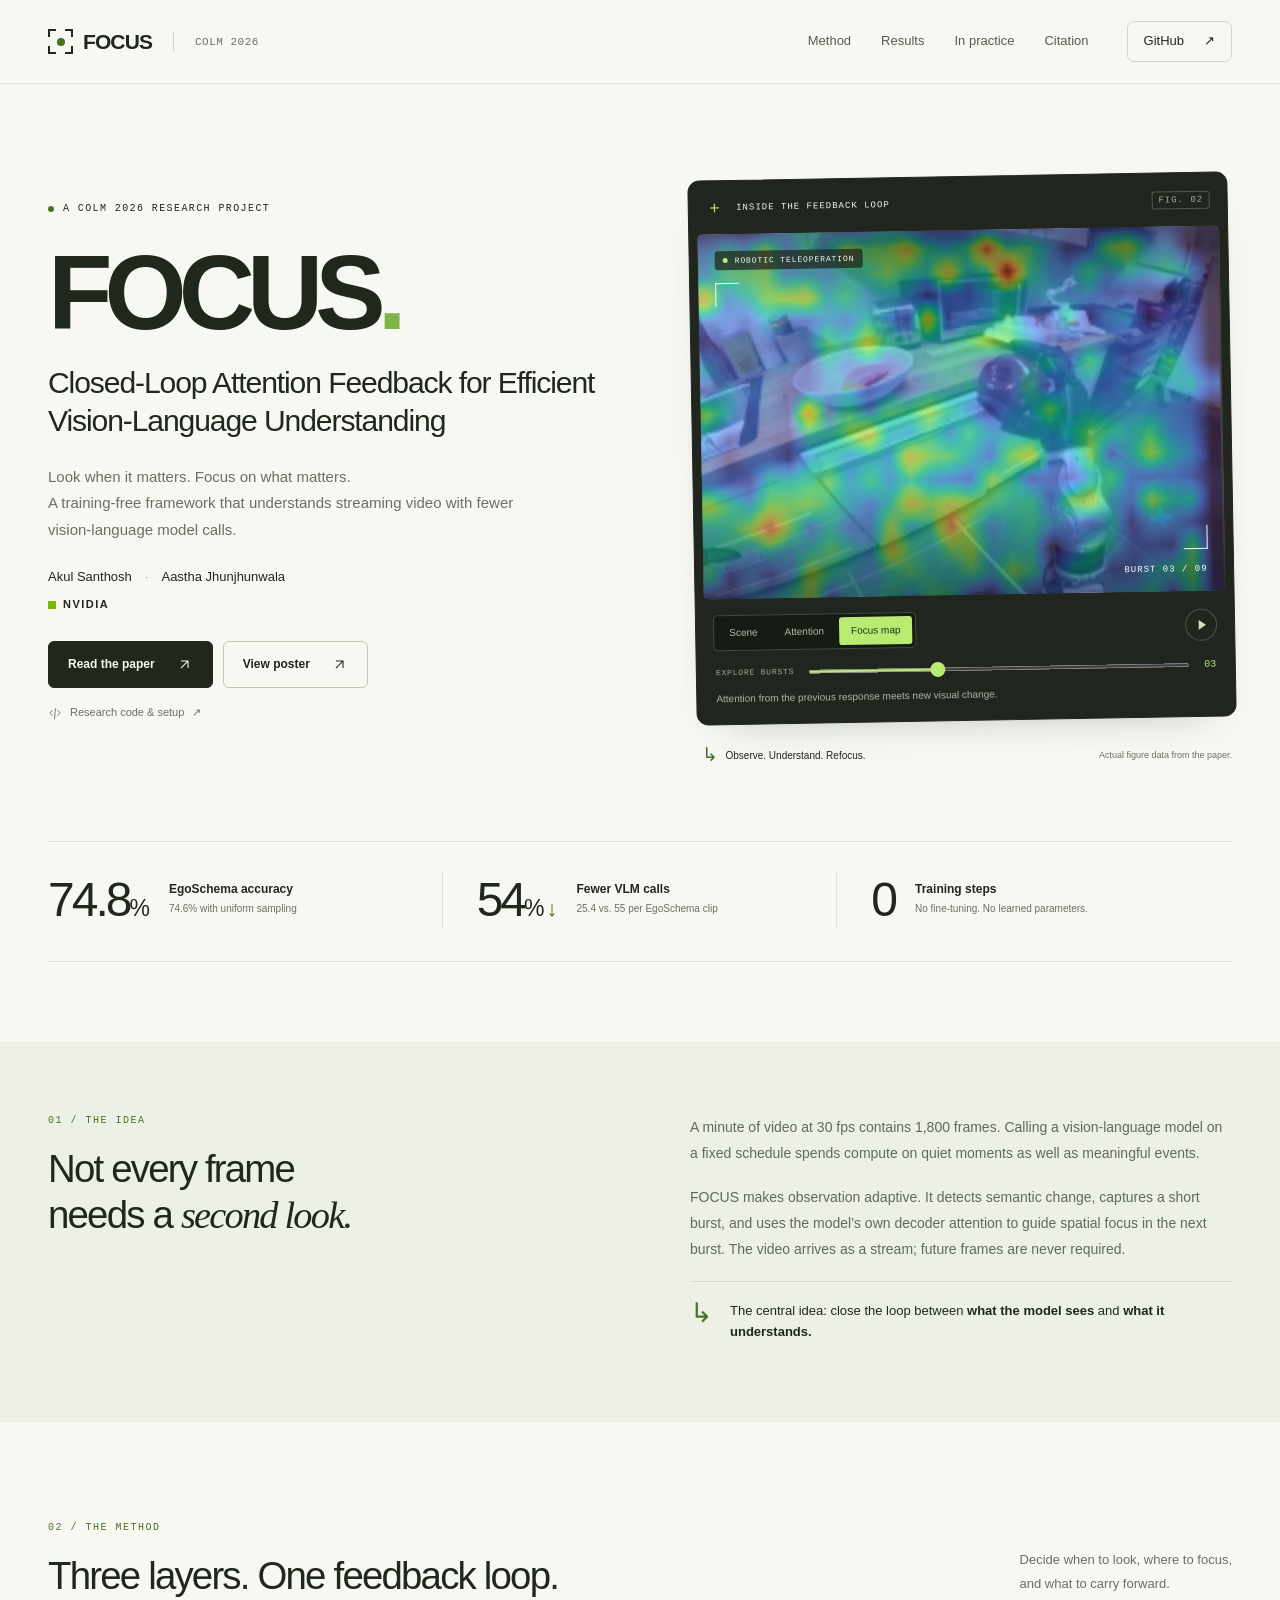
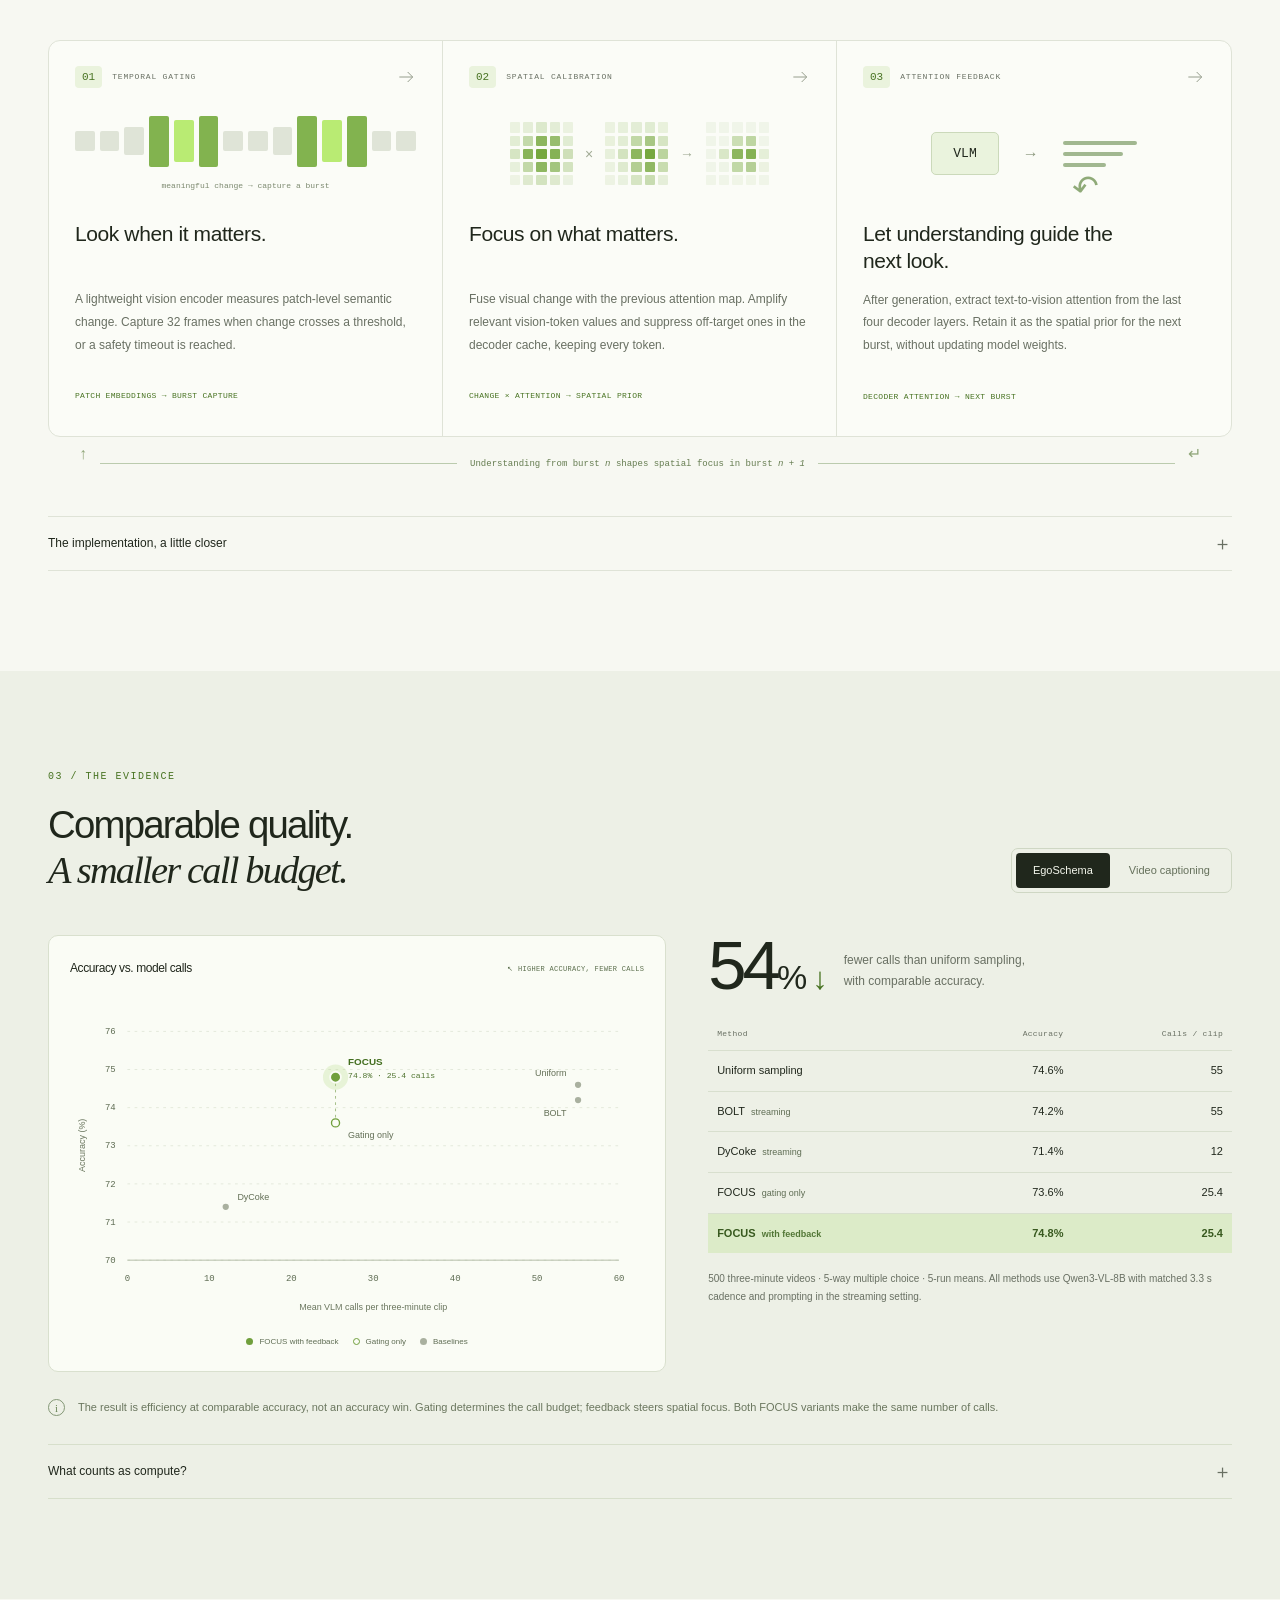
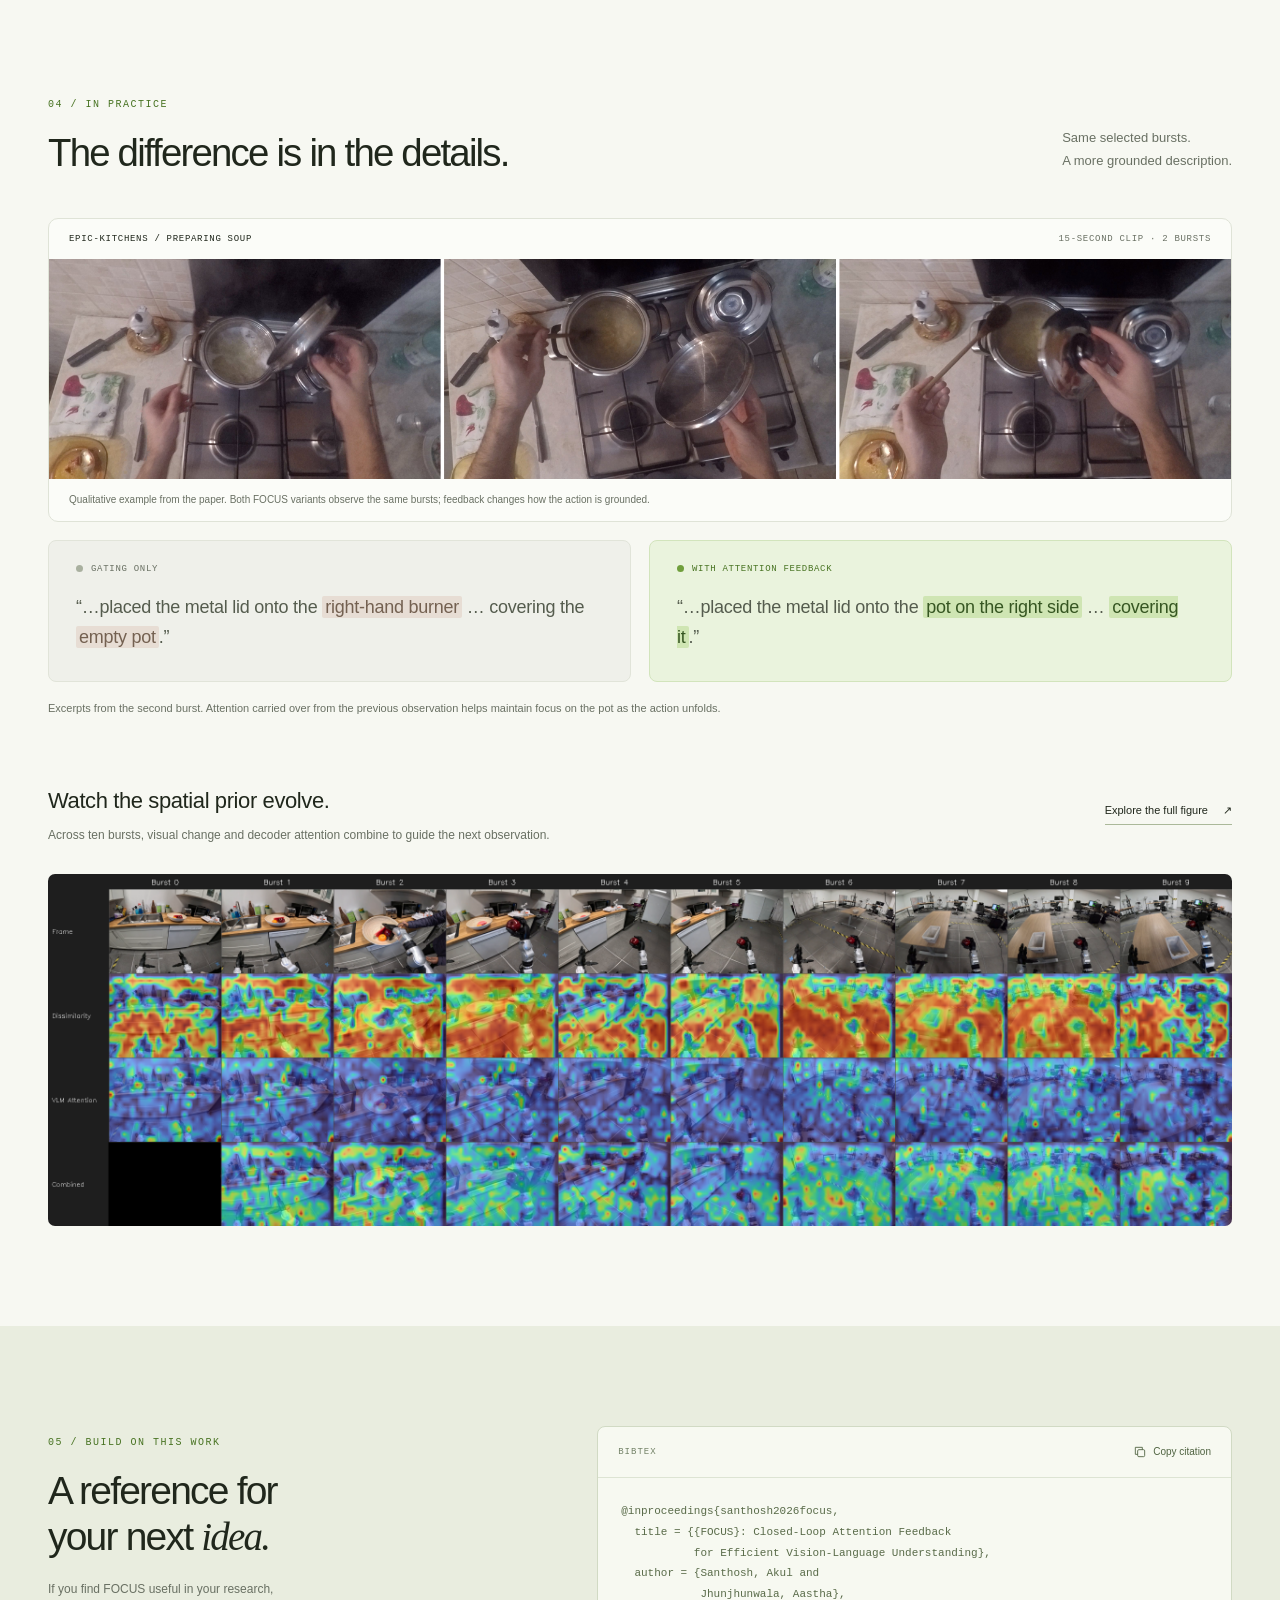
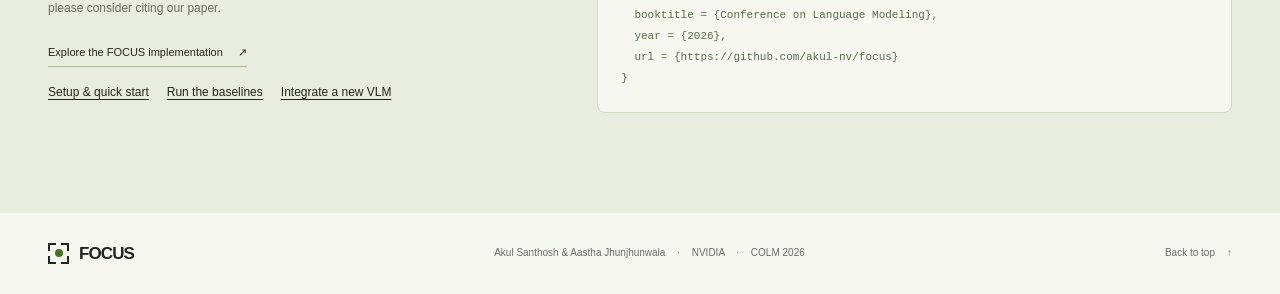
==== commit f11d7f0a: "Release FOCUS implementation and connect the project website" ====
--- a/docs/index.html
+++ b/docs/index.html
@@ -10,6 +10,7 @@
   <meta property="og:type" content="website">
   <meta property="og:image" content="https://akul-nv.github.io/focus/assets/convergence.png">
   <meta property="og:url" content="https://akul-nv.github.io/focus/">
+  <link rel="canonical" href="https://akul-nv.github.io/focus/">
   <title>FOCUS · Efficient Vision-Language Understanding · COLM 2026</title>
   <link rel="icon" href="assets/favicon.svg" type="image/svg+xml">
   <link rel="stylesheet" href="styles.css">
@@ -44,7 +45,7 @@
           <a class="button button-dark" href="assets/focus-paper.pdf" target="_blank" rel="noopener">Read the paper <svg aria-hidden="true" viewBox="0 0 24 24"><path d="M7 17 17 7M7 7h10v10"/></svg></a>
           <a class="button button-outline" href="assets/focus-poster.pdf" target="_blank" rel="noopener">View poster <svg aria-hidden="true" viewBox="0 0 24 24"><path d="M7 17 17 7M7 7h10v10"/></svg></a>
         </div>
-        <a class="code-status" href="https://github.com/akul-nv/focus" target="_blank" rel="noopener noreferrer"><svg aria-hidden="true" viewBox="0 0 24 24"><path d="m8 7-5 5 5 5m8-10 5 5-5 5m-3-13-2 19"/></svg>Research code coming soon <span aria-hidden="true">↗</span></a>
+        <a class="code-status" href="https://github.com/akul-nv/focus/blob/main/README.md#install" target="_blank" rel="noopener noreferrer"><svg aria-hidden="true" viewBox="0 0 24 24"><path d="m8 7-5 5 5 5m8-10 5 5-5 5m-3-13-2 19"/></svg>Research code &amp; setup <span aria-hidden="true">↗</span></a>
       </div>
 
       <div class="hero-visual">
@@ -137,7 +138,7 @@
       <div class="full-figure"><div><h3>Watch the spatial prior evolve.</h3><p>Across ten bursts, visual change and decoder attention combine to guide the next observation.</p></div><a class="text-link" href="assets/convergence.png" target="_blank" rel="noopener">Explore the full figure <span aria-hidden="true">↗</span></a><a class="convergence-link" href="assets/convergence.png" target="_blank" rel="noopener" aria-label="Open full-size spatial prior evolution figure"><img src="assets/convergence.png" width="2530" height="752" loading="lazy" alt="Spatial prior evolution over bursts 0 to 9. Four rows show original robotic teleoperation frames, patch dissimilarity, decoder attention, and combined focus maps. Burst 0 has no combined prior."></a></div>
     </section>
 
-    <section class="citation-section section-pad" id="citation" aria-labelledby="citation-title"><div class="container citation-layout"><div><p class="eyebrow section-index">05 / BUILD ON THIS WORK</p><h2 id="citation-title">A reference for<br>your next <span class="serif-word">idea.</span></h2><p>If you find FOCUS useful in your research,<br>please consider citing our paper.</p><a class="text-link" href="https://github.com/akul-nv/focus" target="_blank" rel="noopener noreferrer">Follow the code release on GitHub <span aria-hidden="true">↗</span></a></div><div class="citation-card"><div class="citation-top"><span>BIBTEX</span><button type="button" id="copy-citation" aria-describedby="copy-status"><svg aria-hidden="true" viewBox="0 0 24 24"><rect x="8" y="8" width="12" height="12" rx="2"/><path d="M16 8V4H4v12h4"/></svg><span>Copy citation</span></button></div><pre><code id="bibtex">@inproceedings{santhosh2026focus,
+    <section class="citation-section section-pad" id="citation" aria-labelledby="citation-title"><div class="container citation-layout"><div><p class="eyebrow section-index">05 / BUILD ON THIS WORK</p><h2 id="citation-title">A reference for<br>your next <span class="serif-word">idea.</span></h2><p>If you find FOCUS useful in your research,<br>please consider citing our paper.</p><a class="text-link" href="https://github.com/akul-nv/focus/tree/main/src/focus" target="_blank" rel="noopener noreferrer">Explore the FOCUS implementation <span aria-hidden="true">↗</span></a><ul class="code-guides" aria-label="Research code guides"><li><a href="https://github.com/akul-nv/focus/blob/main/README.md#install">Setup &amp; quick start</a></li><li><a href="https://github.com/akul-nv/focus/blob/main/docs/benchmarks.md">Run the baselines</a></li><li><a href="https://github.com/akul-nv/focus/blob/main/docs/new_vlm.md">Integrate a new VLM</a></li></ul></div><div class="citation-card"><div class="citation-top"><span>BIBTEX</span><button type="button" id="copy-citation" aria-describedby="copy-status"><svg aria-hidden="true" viewBox="0 0 24 24"><rect x="8" y="8" width="12" height="12" rx="2"/><path d="M16 8V4H4v12h4"/></svg><span>Copy citation</span></button></div><pre><code id="bibtex">@inproceedings{santhosh2026focus,
   title = {{FOCUS}: Closed-Loop Attention Feedback
            for Efficient Vision-Language Understanding},
   author = {Santhosh, Akul and
--- a/docs/styles.css
+++ b/docs/styles.css
@@ -1456,6 +1456,25 @@
   font-size: 12px;
   color: var(--muted);
   margin: 20px 0
+}
+
+.code-guides {
+  display: flex;
+  flex-wrap: wrap;
+  gap: 10px 18px;
+  margin: 16px 0 0;
+  padding: 0;
+  list-style: none;
+  font-size: 12px
+}
+
+.code-guides a {
+  text-decoration: underline;
+  text-underline-offset: 3px
+}
+
+.code-guides a:hover {
+  color: var(--green-deep)
 }
 
 .citation-card {
